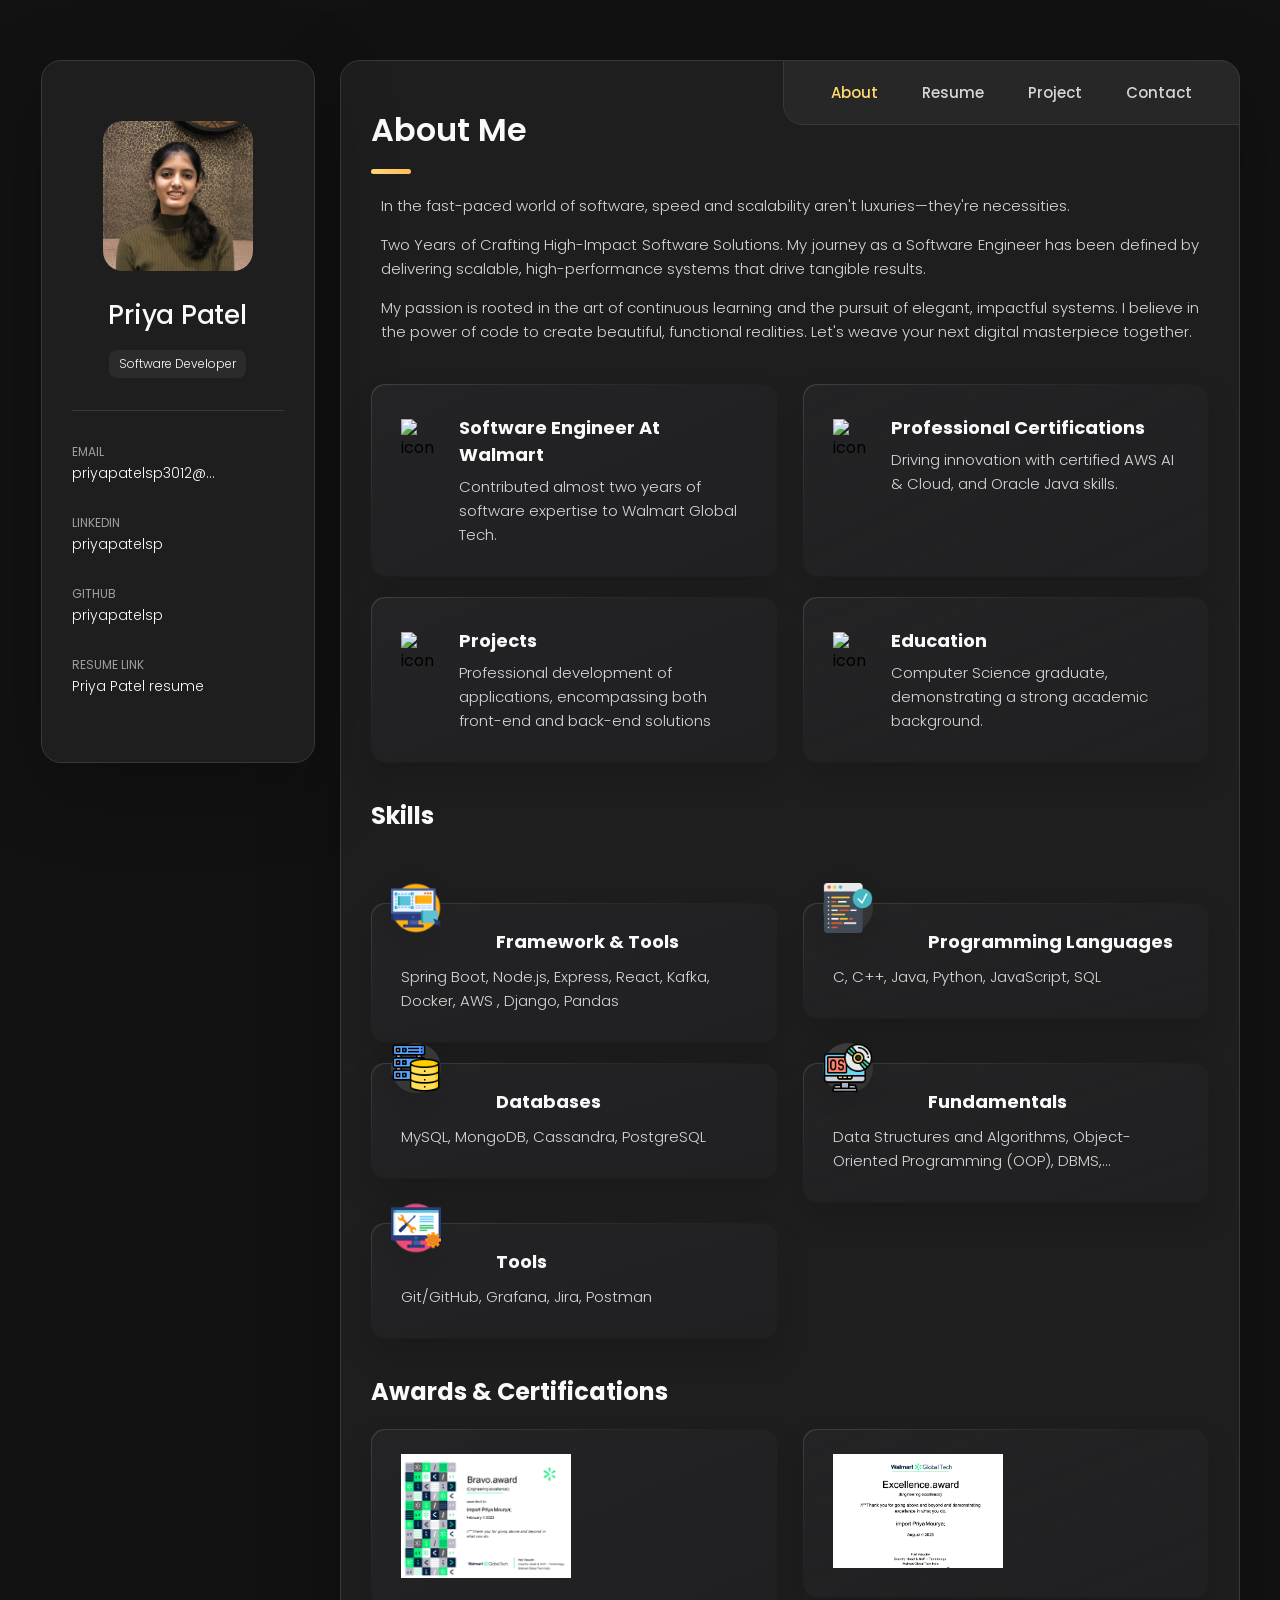
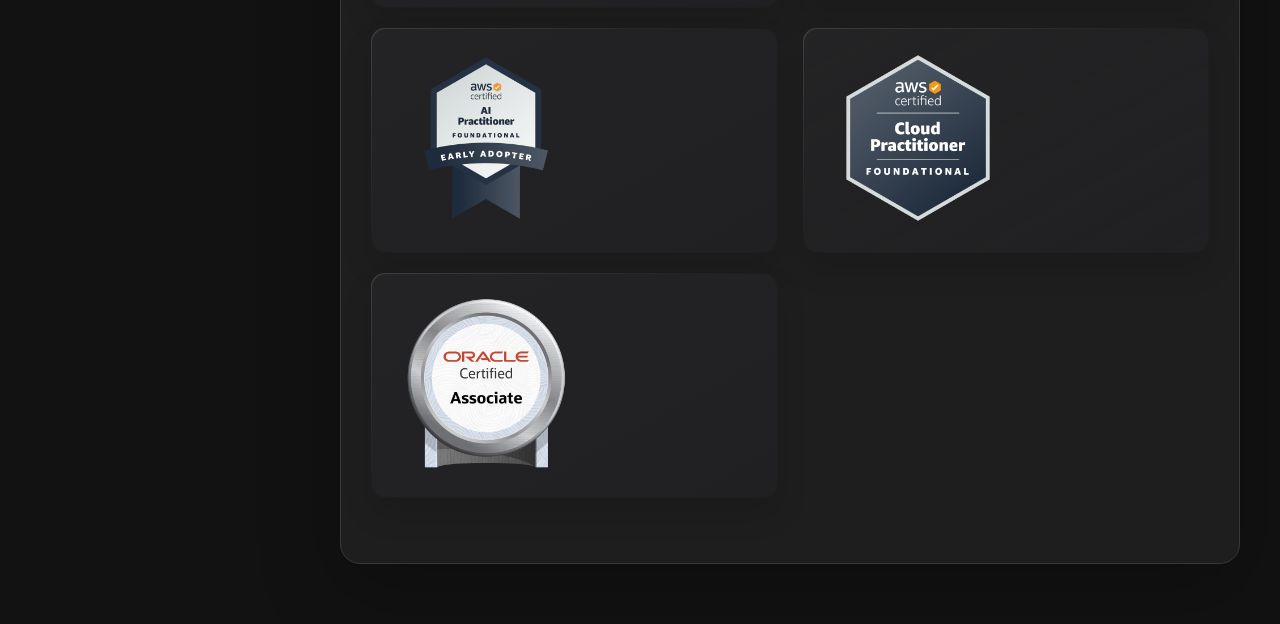
==== index.html @ 33c4750d "Portfolio website" ====
<!DOCTYPE html>
<html lang="en">
<head>
    <meta charset="UTF-8">
    <meta name="viewport" content="width=device-width, initial-scale=1.0">
    <title>Priya Patel Portfolio</title>
    <link rel="stylesheet" href="css/style.css">
    <link rel="shortcut icon" href="/image/icon.png" type="image/x-icon">
    <meta name="viewport" content="width=device-width, initial-scale=1">

</head>
<body>
    <main>
        <aside class="sidebar " data-sidebar>
            <div class="sidebar-info">
                <figure class="avatar-box">
                    <img src="image/image.jpeg" alt="avatar" width="80" style="border-radius: 20px;">
                </figure>

                <div class="info-content">
                    <h1 class="name" title="Priya Patel">Priya Patel</h1>
                    <p class="title">Software Developer</p>
                </div>

                <button class="info-more-btn" data-sidebar-btn>
                    <span>Show Contacts</span>
                    <ion-icon name="chevron-down"></ion-icon>
                </button>
            </div>

            <div class="sidebar-info-more">
                <div class="separator"></div>

                <ul class="contacts-list">
                    <li class="contact-item">
                    
                        <div class="contact-info">
                            <p class="contact-title">Email</p>
                            <a href="mailto:priyapatelsp3012@gmail.com" class="contact-link">priyapatelsp3012@gmail.com</a>
                        </div>
                    </li>

                    <li class="contact-item">

                        <div class="contact-info">
                            <p class="contact-title">LinkedIn</p>

                            <a href="https://www.linkedin.com/in/priyapatelsp/" class="contact-link">priyapatelsp</a>
                        </div>
                    </li>

                    <li class="contact-item">
                     
                        <div class="contact-info">
                            <p class="contact-title">Github</p>

                            <a href="https://github.com/priyapatelsp/" class="contact-link">priyapatelsp </a>
                        </div>
                    </li>

                    <li class="contact-item">
                      
                        <div class="contact-info">
                            <p class="contact-title">Resume Link</p>

                            <a href="https://drive.google.com/file/d/1hAp4SUfyZWUTYb0o1xFNYvv4mh8D2LaN/view?usp=sharing" class="contact-link">Priya Patel resume</a>
                        </div>
                    </li>
                </ul>

                <div class="separator"></div>

                <ul class="social-list">
                    <li class="social-item"><a href="#" class="social-link"><ion-icon name="logo-facebook"></ion-icon></a></li>
                    <li class="social-item"><a href="#" class="social-link"><ion-icon name="logo-twitter"></ion-icon></a></li>
                    <li class="social-item"><a href="#" class="social-link"><ion-icon name="logo-instagram"></ion-icon></a></li>
                </ul>
            </div>
        </aside>

        <div class="main-content">
            <nav class="navbar">
                <ul class="navbar-list">
                    <li class="navbar-item"><button class="navbar-link active" data-nav-link>About</button></li>
                    <li class="navbar-item"><button class="navbar-link" data-nav-link>Resume</button></li>
                    <li class="navbar-item"><button class="navbar-link" data-nav-link>Project</button></li>
                    <li class="navbar-item"><button class="navbar-link" data-nav-link>Contact</button></li>
                </ul>
            </nav>

            <article class="about active" data-page="about">
                <header>
                    <h2 class="h2 article-title">About me</h2>
                </header>

                <section class="about-text">
                    <p>In the fast-paced world of software, speed and scalability aren't luxuries—they're necessities.</p>
                    <p>Two Years of Crafting High-Impact Software Solutions. My journey as a Software Engineer has been defined by delivering scalable, high-performance systems that drive tangible results.</p>
                    <p>My passion is rooted in the art of continuous learning and the pursuit of elegant, impactful systems. I believe in the power of code to create beautiful, functional realities. Let's weave your next digital masterpiece together.</p>
                </section>

                <section class="service">
                    <h3 class="h3 service-title"></h3>

                    <ul class="service-list">
                        <li class="service-item">
                            <div class="service-icon-box">
                                <img src="https://i.postimg.cc/4389jZkP/icon-design.png" alt="icon" width="40">
                            </div>

                            <div class="service-content-box">
             
                                <h4 class="h4 service-item-title ">Software Engineer at Walmart</h4>
                                <p class="service-item-text">Contributed almost two years of software expertise to Walmart Global Tech.</p>
                            </div>
                        </li>

                        <li class="service-item">
                            <div class="service-icon-box">
                                <img src="https://i.postimg.cc/ZqgqrqzG/icon-dev.png" alt="icon" width="40">
                            </div>

                            <div class="service-content-box" id="clickableEduDiv">
                                <h4 class="h4 service-item-title">Professional Certifications</h4>
                                <p class="service-item-text">Driving innovation with certified AWS AI & Cloud, and Oracle Java skills.</p>
                            </div>
                        </li>

                        <li class="service-item">
                            <div class="service-icon-box">
                                <img src="https://i.postimg.cc/ZqgqrqzG/icon-dev.png" alt="icon" width="40">
                            </div>

                            <div class="service-content-box">
                                <h4 class="h4 service-item-title">Projects</h4>
                                <p class="service-item-text">Professional development of applications, encompassing both front-end and back-end solutions</p>
                            </div>
                        </li>

                        <li class="service-item">
                            <div class="service-icon-box">
                                <img src="https://i.postimg.cc/4389jZkP/icon-design.png" alt="icon" width="40">
                            </div>

                            <div class="service-content-box">
                                <h4 class="h4 service-item-title">Education</h4>
                                <p class="service-item-text">Computer Science graduate, demonstrating a strong academic background.</p>
                            </div>
                        </li>
                    </ul>
                </section>

                <section class="service">
                    <h3 class="h3 service-title">Skills</h3>
                    <br>
                    <br>

                    <ul class="service-list has-scrollbar">
                        <li class="testimonials-item">
                            <div class="content-card" data-testimonials-item>
                                <figure class="testimonials-avatar-box">
                                    <img src="image/ux.png" alt="avatar" data-testimonials-avatar width="40">
                                </figure>

                                <h4 class="h4 testimonials-item-title" data-testimonials-title>framework & tools</h4>

                                <div class="testimonials-text" data-testimonials-text>
                                    <p>Spring Boot,  Node.js,  Express,  React,  Kafka,  Docker,  AWS , Django,  Pandas
                                    </p>
                                </div>
                            </div>
                        </li>

                        <li class="testimonials-item">
                            <div class="content-card" data-testimonials-item>
                                <figure class="testimonials-avatar-box">
                                    <img src="image/code.png" alt="avatar" data-testimonials-avatar width="40">
                                </figure>

                                <h4 class="h4 testimonials-item-title" data-testimonials-title>Programming languages</h4>

                                <div class="testimonials-text" data-testimonials-text>
                                    <p>C, C++, Java, Python, JavaScript, SQL
                                    </p>
                                </div>
                            </div>
                        </li>

                        <li class="testimonials-item">
                            <div class="content-card" data-testimonials-item>
                                <figure class="testimonials-avatar-box">
                                    <img src="image/db.png" alt="avatar" data-testimonials-avatar width="40">
                                </figure>

                                <h4 class="h4 testimonials-item-title" data-testimonials-title>Databases</h4>

                                <div class="testimonials-text" data-testimonials-text>
                                    <p>MySQL, MongoDB, Cassandra, PostgreSQL</p>
                                </div>
                            </div>
                        </li>
                        
                        <li class="testimonials-item">
                            <div class="content-card" data-testimonials-item>
                                <figure class="testimonials-avatar-box">
                                    <img src="image/os.png" alt="avatar" data-testimonials-avatar width="40">
                                </figure>

                                <h4 class="h4 testimonials-item-title" data-testimonials-title>Fundamentals</h4>

                                <div class="testimonials-text" data-testimonials-text>
                                    <p>Data Structures and Algorithms, Object-Oriented Programming (OOP), DBMS, Operating Systems
                                    </p>
                                </div>
                            </div>
                        </li>
                        <li class="testimonials-item">
                          <div class="content-card" data-testimonials-item>
                              <figure class="testimonials-avatar-box">
                                  <img src="image/tool.png" alt="avatar" data-testimonials-avatar width="40">
                              </figure>

                              <h4 class="h4 testimonials-item-title" data-testimonials-title>Tools</h4>

                              <div class="testimonials-text" data-testimonials-text>
                                  <p>Git/GitHub, Grafana, Jira, Postman
                                  </p>
                              </div>
                          </div>
                      </li>
                    </ul>
                </section>

                <div class="modal-container " data-modal-container>
                    <div class="overlay " data-overlay></div>

                    <section class="testimonials-modal">
                        <button class="modal-close-btn" data-modal-close-btn><ion-icon name="close-outline"></ion-icon></button>

                        <div class="modal-img-wrapper">
                            <figure class="modal-avatar-box">
                                <img src="https://i.postimg.cc/zGDHfn3G/avatar-1.png" alt="Skills" width="80" data-modal-img>
                            </figure>

                        </div>

                        <div class="modal-content">
                            <h4 class="h3 modal-title" data-modal-title>Skills</h4>
                            <time datetime="2023-06-14"></time>

                            <div class="modal-text" data-modal-text>
                                <p></p>
                            </div>
                        </div>
                    </section>
                </div>

                <section class="service">
                    <h3 class="h3 service-title">Awards & Certifications</h3>

                    <ul class="service-list has-scrollbar">
                      
                      <li class="testimonials-item">
                        <div class="content-card" data-testimonials-item>
                           <a href="https://www.linkedin.com/posts/priyapatelsp_gratitude-professionalgrowth-teamwork-activity-7105407670991388674--nRl?utm_source=share&utm_medium=member_desktop&rcm=ACoAACxmhgkB9hb9RKLQEv_h6ojZzc5lQ-Zhq_Q">
                            <img src="image/bravo_walmart.png" alt="logo"  width="170" >
                           </a>
                            
                        </div>
                    </li>
                    <li class="testimonials-item">
                      <div class="content-card" data-testimonials-item>
                         
                        <a href="https://www.linkedin.com/posts/priyapatelsp_gratitude-professionalgrowth-teamwork-activity-7105407670991388674--nRl?utm_source=share&utm_medium=member_desktop&rcm=ACoAACxmhgkB9hb9RKLQEv_h6ojZzc5lQ-Zhq_Q">
                          <img src="image/excel_walmart.png" alt="logo"  width="170" >
                         </a>
                      </div>
                  </li>
                  <li class="testimonials-item">
                    <div class="content-card" data-testimonials-item>
                       <a href="https://www.credly.com/badges/8bb8994f-945d-4ba9-b0ff-601909430669/public_url">
                        <img src="image/aws_ai_practioner.png" alt="logo"  width="170" >
                       </a>
                        
                    </div>
                </li>
                <li class="testimonials-item">
                  <div class="content-card" data-testimonials-item>
                     <a href="https://www.credly.com/badges/d0e533ee-8dde-4ddf-a192-f0ba54af0964">
                      <img src="image/aws_cp.png" alt="logo"  width="170" >
                     </a>
                     
                  </div>
              </li>
              <li class="testimonials-item">
                <div class="content-card" data-testimonials-item>
                   <a href="https://catalog-education.oracle.com/ords/certview/sharebadge?id=77D0A551A8E5356044DDA2527FDC878E5A76B186795D026582E99F857F08E141">
                    <img src="image/java.webp" alt="logo"  width="170" >
                   </a>
                    
                </div>
            </li>


                       
                    </li>
                  </ul>

                   
                </section>

            </article>
            
            <article class="resume " data-page="resume" id="section2">
                <header>
                    <h2 class="h2 article-title">Resume</h2>
                </header>    
                <section class="timeline">
                  <div class="title-wrapper">
                     <img src="image/wlmrt.png" alt="quote icon"  width="40">

                      <h3 class="h3">Experience</h3>
                  </div>

                  <ol class="timeline-list">
                    <h4 class="h4 timeline-item-title">Software Engineer II </h4>
                    <span>Walmart Global technology</span>
                    <span>2022 - 2024</span>
                    <br>
                 
                      <li class="timeline-item">
                          
                          
                          <p class="timeline-text"> <span>🚀 Engineered Scalable, High-Performance Microservices</span> Driving impactful solutions at Walmart using Java, Python, Kafka, and Spring Boot.</p>
                      </li>

                      <li class="timeline-item">
                          <p class="timeline-text"> <span>💡 Passionate about Innovation</span>I create and develop visual concepts that align with the project's goals and objectives, supervising the design process and managing timelines and budgets for design projects.</p>
                      </li>

                      <li class="timeline-item">
                          <p class="timeline-text"><span>💻 Proficient in Agile Development</span> Collaborating effectively within Agile teams to deliver customer-centric solutions.</p>
                      </li>
                      <li class="timeline-item">
                        <p class="timeline-text"><span>📚 Committed to Continuous Learning </span>Staying ahead of the curve with a dedication to ongoing professional development.</p>
                    </li>
                    <li class="timeline-item">
                      <p class="timeline-text"><span>💻 Proficient in Agile Development</span> Collaborating effectively within Agile teams to deliver customer-centric solutions.</p>
                  </li>
                  <li class="timeline-item">
                    <p class="timeline-text"><span>🤝 Ready to Build the Future </span> Seeking opportunities to collaborate and create cutting-edge technology.</p>
                </li>
                  </ol>
              </section>

                <section class="timeline">
                    <div class="title-wrapper">
                        <img src="image/cup.png" alt="quote icon"  width="40">

                        <h3 class="h3">Education</h3>
                    </div>

                    <ol class="timeline-list">
                        <li class="timeline-item">
                            <h4 class="h4 timeline-item-title">Jabalpur Engineer College </h4>
                            <span>Bachelors of  Technology ( Computer Science )    </span>
                            <span>2018 - 2022</span>
                            <p class="timeline-text">Relevant Coursework : Object Oriented Programming, Data Structure & Algorithms, Operating Systems, DBMS, Computer Networks</p>
                        </li>

                    </ol>
                </section>
                <section class="timeline">
                  <div class="title-wrapper">
                      <img src="image/resume.png" alt="quote icon"  width="40">

                      <h3 class="h3">Resume</h3>
                  </div>

                  <ol class="timeline-list">
                      <li class="timeline-item">
                          <h4 class="h4 timeline-item-title">Resume Link  </h4>
                         
                          <p class="timeline-text"><a href="https://docs.google.com/document/d/1uYvbDYnDYsv6P89StpIfM4Od8-MVJ8t5-s_7z6Hlze4/edit?usp=sharing">Priya Patel Resume </a></p>
                      </li>

                  </ol>
              </section>

          
            </article>

            <article class="portfolio " data-page="">
                <header>
                    <h2 class="h2 article-title">Portfolio</h2>
                </header>

                <section class="projects">
                    <ul class="filter-list">
                        <li class="filter-item"><button class="active" data-filter-btn>All</button></li>
                        <li class="filter-item"><button data-filter-btn>Web Design</button></li>
                        <li class="filter-item"><button data-filter-btn>Applications</button></li>
                        <li class="filter-item"><button data-filter-btn>Web Development</button></li>
                    </ul>

                    <div class="filter-select-box">
                        <button class="filter-select " data-select>
                            <div class="select-value" data-select-value>Select Category</div>

                            <div class="select-icon">
                                <ion-icon name="chevron-down"></ion-icon>
                            </div>
                        </button>

                        <ul class="select-list">
                            <li class="select-item"><button data-select-item>All</button></li>
                            <li class="select-item"><button data-select-item>Web Design</button></li>
                            <li class="select-item"><button data-select-item>Applications</button></li>
                            <li class="select-item"><button data-select-item>Web Development</button></li>
                        </ul>
                    </div>

                    <ul class="project-list">
                        <li class="project-item active" data-filter-item data-category="web development">
                            <a href="#">
                                <figure class="project-img">
                                    <div class="project-item-icon-box">
                                        <ion-icon name="eye-outline"></ion-icon>
                                    </div>

                                    <img src="https://i.postimg.cc/qRHpHMyd/project-1.jpg" alt="finance" loading="lazy">
                                </figure>

                                <h3 class="project-title">Finance</h3>
                                <p class="project-category">Web Development</p>
                            </a>
                        </li>

                        <li class="project-item active" data-filter-item data-category="web development">
                            <a href="#">
                                <figure class="project-img">
                                    <div class="project-item-icon-box">
                                        <ion-icon name="eye-outline"></ion-icon>
                                    </div>

                                    <img src="https://i.postimg.cc/bNrcM2Wt/project-2.png" alt="orizon" loading="lazy">
                                </figure>

                                <h3 class="project-title">Orizon</h3>
                                <p class="project-category">Web Development</p>
                            </a>
                        </li>

                        <li class="project-item active" data-filter-item data-category="web design">
                            <a href="#">
                                <figure class="project-img">
                                    <div class="project-item-icon-box">
                                        <ion-icon name="eye-outline"></ion-icon>
                                    </div>

                                    <img src="https://i.postimg.cc/jSJVqYsq/project-3.jpg" alt="fundo" loading="lazy">
                                </figure>

                                <h3 class="project-title">Fundo</h3>
                                <p class="project-category">Web Design</p>
                            </a>
                        </li>

                        <li class="project-item active" data-filter-item data-category="applications">
                            <a href="#">
                                <figure class="project-img">
                                    <div class="project-item-icon-box">
                                        <ion-icon name="eye-outline"></ion-icon>
                                    </div>

                                    <img src="https://i.postimg.cc/dtpXxNGb/project-4.png" alt="brawlhalla" loading="lazy">
                                </figure>

                                <h3 class="project-title">Brawlhalla</h3>
                                <p class="project-category">Applications</p>
                            </a>
                        </li>

                        <li class="project-item active" data-filter-item data-category="web design">
                            <a href="#">
                                <figure class="project-img">
                                    <div class="project-item-icon-box">
                                        <ion-icon name="eye-outline"></ion-icon>
                                    </div>

                                    <img src="https://i.postimg.cc/43T0JKLw/project-5.png" alt="dsm." loading="lazy">
                                </figure>

                                <h3 class="project-title">DSM.</h3>
                                <p class="project-category">Web Design</p>
                            </a>
                        </li>

                        <li class="project-item active" data-filter-item data-category="web design">
                            <a href="#">
                                <figure class="project-img">
                                    <div class="project-item-icon-box">
                                        <ion-icon name="eye-outline"></ion-icon>
                                    </div>

                                    <img src="https://i.postimg.cc/qR1DX1kZ/project-6.png" alt="metaspark" loading="lazy">
                                </figure>

                                <h3 class="project-title">Metaspark</h3>
                                <p class="project-category">Web Design</p>
                            </a>
                        </li>

                        <li class="project-item active" data-filter-item data-category="web development">
                            <a href="#">
                                <figure class="project-img">
                                    <div class="project-item-icon-box">
                                        <ion-icon name="eye-outline"></ion-icon>
                                    </div>

                                    <img src="https://i.postimg.cc/Kj4q9tjc/project-7.png" alt="summary" loading="lazy">
                                </figure>

                                <h3 class="project-title">Summary</h3>
                                <p class="project-category">Web Development</p>
                            </a>
                        </li>

                        <li class="project-item active" data-filter-item data-category="applications">
                            <a href="#">
                                <figure class="project-img">
                                    <div class="project-item-icon-box">
                                        <ion-icon name="eye-outline"></ion-icon>
                                    </div>

                                    <img src="https://i.postimg.cc/rw2j4B1w/project-8.jpg" alt="task manager" loading="lazy">
                                </figure>

                                <h3 class="project-title">Task Manager</h3>
                                <p class="project-category">Applications</p>
                            </a>
                        </li>

                        <li class="project-item active" data-filter-item data-category="web development">
                            <a href="#">
                                <figure class="project-img">
                                    <div class="project-item-icon-box">
                                        <ion-icon name="eye-outline"></ion-icon>
                                    </div>

                                    <img src="https://i.postimg.cc/7LxNsSQv/project-9.png" alt="arrival" loading="lazy">
                                </figure>

                                <h3 class="project-title">Arrival</h3>
                                <p class="project-category">Web Development</p>
                            </a>
                        </li>
                    </ul>
                </section>
            </article>

            <article class="blog " data-page="project">
                <header>
                    <h2 class="h2 article-title">Projects</h2>
                </header>

                <section class="blog-posts">
                    <ul class="blog-posts-list">
                        <li class="blog-post-item">
                            <a href="#">
                                    <figure class="blog-banner-box">
                                        <img src="image/careerBuddy.png" alt="Career Buddy" loading="lazy">
                                    </figure>

                                <div class="blog-content">
                                   
                                    <h3 class="h3 blog-item-title"><a href="https://github.com/priyapatelsp/Career_Buddy"> Carrer Buddy 🔗</a></h3>
                                    <p class="blog-text">
                                      <b>🪄 Email Generation Magic :</b> Instantly create tailored cold emails.<br>
                                      <b>🎯 Skill Match Sniper :</b> Match your skills to job requirements.🥇<br>
                                      <b>📖 Know Your Strength : </b> Discover your resume’s hidden gems<br>
                                      <b>❓FAQ :</b> Prepare for common interview questions.🧠<br></p>
                                </div>
                            </a>
                        </li>

                        <li class="blog-post-item">
                            <a href="#">
                                <figure class="blog-banner-box">
                                    <img src="image/linkedInCaurausel.png" alt="linkedInCarausel" loading="lazy">
                                </figure>


                                <div class="blog-content">
                                    

                                    <h3 class="h3 blog-item-title"><a href="https://github.com/priyapatelsp/LinkedIn-Carousel-Generator">LinkedIn Carousel Generator🔗</a></h3>
                                    <p class="blog-text">
                                      <br> <b> ✍️ Content Input :</b> Easily add text &  images for up to 10 swipeable slides.
                                      <br>  <b>📄 Content Input :</b> Generate a polished, swipable PDF.
                                      <br>  <b>🔗 Interactive Links :</b> Add clickable links within slides.
                                    </p>
                                </div>
                            </a>
                        </li>

                        <li class="blog-post-item">
                            <a href="#">
                                <figure class="blog-banner-box">
                                    <img src="image/traceroute.png" alt="Traceroute" loading="lazy">
                                </figure>

                                <div class="blog-content">
                                    
                                    <h3 class="h3 blog-item-title"><a href="https://github.com/priyapatelsp/Traceroute">Traceroute 🔗</a></h3>
                                    <p class="blog-text"> 

                                      <br><b>🗺️ Route Tracing :</b> Send packets to map the network path to a destination.
                                      <br><b>📍 Hop Identification :</b> Display the IP addresses and hostnames of routers encountered along the route.
                                        <br><b>⏱️ Latency Measurement :</b> Measure and display the Round-Trip Time (RTT) for each hop.</p>
                                </div>
                            </a>
                        </li>

                        <li class="blog-post-item">
                            <a href="#">
                                <figure class="blog-banner-box">
                                    <img src="image/bot.png" alt="Bot " loading="lazy">
                                </figure>

                                <div class="blog-content">
                                   
                                    <h3 class="h3 blog-item-title"><a href="https://github.com/priyapatelsp/Discord_bot">Discord Bot Creation 🔗</a></h3>
                                    <p class="blog-text">
                                      <b>🎮 Command Control :</b> Add user-triggered commands.
                                      <br><b>💬 User Response :</b> Design interactive replies.
                                      <br><b>⚙️ Task Automation :</b> Automate welcome messages, etc.
                                    </p>
                                </div>
                            </a>
                        </li>

                        <li class="blog-post-item">
                            <a href="#">
                                <figure class="blog-banner-box">
                                    <img src="image/url.png" alt="url shortner" loading="lazy">
                                </figure>

                                <div class="blog-content">
                                   
                                    <h3 class="h3 blog-item-title"><a href="https://github.com/priyapatelsp/URL_Shortener">URL shortner 🔗</a></h3>
                                    <p class="blog-text"> 
                                      <b>🔗Shorten URLs :</b>  Generate unique, short links. <br>
                                      <b>🤏Redirect Links :</b> Send short URLs to originals.<br>
                               <b>🛠️API :</b> Create shortening/redirection endpoints.</p>
                                </div>
                            </a>
                        </li>

                        <li class="blog-post-item">
                            <a href="#">
                                <figure class="blog-banner-box">
                                    <img src="image/reddis.png" alt="Reddis server" loading="lazy">
                                </figure>

                                <div class="blog-content">
                                    
                                    <h3 class="h3 blog-item-title"><a href="https://github.com/priyapatelsp/Redis_Server">Reddis Server 🔗</a> </h3>
                                    <p class="blog-text">
                                      <b>🧠 In-Memory Store :</b> Build a key-value data store. <br>
                                      <b>⌨️ Core Commands :</b> Implement `SET`, `GET`, `DEL` etc. <br>
                                      <b> 📡 Network Connect : </b> Enable client-server via TCP.
                                    </p>
                                </div>
                            </a>
                        </li>
                    </ul>
                </section>
            </article>

            <article class="contact " data-page="contact">
                <header>
                    <h2 class="h2 article-title">Contact</h2>
                </header>
                <section class="contact-form">
                    <h3 class="h3 form-title">Let's Connect</h3>
                    <div style="display: flex;">
                      <a href="https://github.com/priyapatelsp"><img src="image/github.png" width="100" style="padding: 2ch;"></a>
                      <a href="https://www.linkedin.com/in/priyapatelsp"><img src="image/linkedin.png" width="100" radius="50%" style="padding: 2ch;"></a>
                      <a href="mailto:priyapatelsp3012@gmail.com"><img src="image/mail.png" width="100" radius="50%" style="padding: 2ch;"></a>
                    </div>
                   
                </section>
            </article>
        </div>
    </main>

    <script src="js/script.js"></script>

    <script type="module" src="https://unpkg.com/ionicons@7.1.0/dist/ionicons/ionicons.esm.js"></script>
    <script nomodule src="https://unpkg.com/ionicons@7.1.0/dist/ionicons/ionicons.js"></script>
</body>
</html>
---- css/style.css ----
@import url('https://fonts.googleapis.com/css2?family=Poppins:ital,wght@0,100;0,200;0,300;0,400;0,500;0,600;0,700;0,800;0,900;1,100;1,200;1,300;1,400;1,500;1,600;1,700;1,800;1,900&display=swap');

:root {
    --bg-gradient-onyx: linear-gradient(to bottom right, hsl(240, 1%, 25%) 3%, hsl(0, 0%, 19%) 97%);
    --bg-gradient-jet: linear-gradient(to bottom right, hsla(240, 1%, 18%, .251) 3%, hsla(240, 2%, 11%, 0) 100%), hsl(240, 2%, 13%);
    --bg-gradient-yellow1: linear-gradient(to bottom right, hsl(45, 100%, 71%) 0%, hsla(36, 100%, 69%, 0) 50%);
    --bg-gradient-yellow2: linear-gradient(135deg, hsla(45, 100%, 71%, .251) 0%, hsla(35, 100%, 68%, 0) 59.86%), hsl(240, 2%, 13%);
    --border-gradient-onyx: linear-gradient(to bottom right, hsl(0, 0%, 25%) 0%, hsla(0, 0%, 25%, 0) 50%);
    --text-gradient-yellow: linear-gradient(to right, hsl(45, 100%, 72%), hsl(35, 100%, 68%));

    --jet: hsl(0, 0%, 22%);
    --onyx: hsl(240, 1%, 17%);
    --eerie-black1: hsl(240, 2%, 13%);
    --eerie-black2: hsl(240, 2%, 12%);
    --smoky-black: hsl(0, 0%, 7%);
    --white1: hsl(0, 0%, 100%);
    --white2: hsl(0, 0%, 98%);
    --orange-yellow-crayola: hsl(45, 100%, 72%);
    --vegas-gold: hsl(45, 54%, 58%);
    --light-gray: hsl(0, 0%, 84%);
    --light-gray70: hsla(0, 0%, 84%, .7);
    --bittersweet-shimmer: hsl(0, 43%, 51%);

    --ff-poppins: 'Poppins', sans-serif;

    --fs1: 24px;
    --fs2: 18px;
    --fs3: 17px;
    --fs4: 16px;
    --fs5: 15px;
    --fs6: 14px;
    --fs7: 13px;
    --fs8: 12px;

    --fw300: 300;
    --fw400: 400;
    --fw500: 500;
    --fw600: 600;

    --shadow1: -4px 8px 24px hsla(0, 0%, 0%, .25);
    --shadow2: 0px 16px 30px hsla(0, 0%, 0%, .25);
    --shadow3: 0px 16px 40px hsla(0, 0%, 0%, .25);
    --shadow4: 0px 25px 50px hsla(0, 0%, 0%, .15);
    --shadow5: 0px 24px 80px hsla(0, 0%, 0%, .25);

    --transition1: .25s ease;
    --transition2: .5s ease-in-out;
}

*, *::before, *::after {
    margin: 0;
    padding: 0;
    box-sizing: border-box;
}

a {text-decoration: none; }

li {list-style: none; }

img, ion-icon, a, button, time, span { display: block; }

button {
    font: inherit;
    background: none;
    border: none;
    text-align: left;
    cursor: pointer;
}

input, textarea {
    display: block;
    width: 100%;
    background: none;
    font: inherit;
}

::selection {
    background: var(--orange-yellow-crayola);
    color: var(--smoky-black);
}

:focus { outline-color: var(--orange-yellow-crayola); }

html { font-family: var(--ff-poppins); }

body { background: var(--smoky-black); }

main {
    margin: 15px 12px;
    margin-bottom: 75px;
    min-width: 259px;
}

.sidebar, article {
    background: var(--eerie-black2);
    border: 1px solid var(--jet);
    border-radius: 20px;
    box-shadow: var(--shadow1);
    z-index: 1;
    padding: 15px;
}

    .sidebar.active { max-height: 405px; }

.separator {
    width: 100%;
    height: 1px;
    background: var(--jet);
    margin: 16px 0;
}

.icon-box {
    position: relative;
    background: var(--border-gradient-onyx);
    width: 30px;
    height: 30px;
    border-radius: 8px;
    display: flex;
    justify-content: center;
    align-items: center;
    font-size: 16px;
    color: var(--orange-yellow-crayola);
    box-shadow: var(--shadow1);
    z-index: 1;
}

    .icon-box::before {
        content: '';
        position: absolute;
        inset: 1px;
        background: var(--eerie-black1);
        border-radius: inherit;
        z-index: -1;
    }

    .icon-box ion-icon { --ionicon-stroke-width: 35px; }

article { display: none; }

    article.active { 
        display: block;
        animation: fade .5s ease backwards;
    }

        @keyframes fade {
            0% { opacity: 0; }
            100% { opacity: 1; }
        }

.h2, .h3, .h4, .h5 { 
    color: var(--white2);
    text-transform: capitalize;
}

    .h2 { font-size: var(--fs1); }
    .h3 { font-size: var(--fs2); }
    .h4 { font-size: var(--fs4); }
    .h5 { 
        font-size: var(--fs7);
        font-weight: var(--fw500); 
    }

.article-title {
    position: relative;
    padding-bottom: 7px;
}

    .article-title::after {
        content: '';
        position: absolute;
        bottom: 0;
        left: 0;
        width: 30px;
        height: 3px;
        background: var(--text-gradient-yellow);
        border-radius: 3px;
    }

.has-scrollbar::-webkit-scrollbar {
    width: 5px;
    height: 5px;
}

.has-scrollbar::-webkit-scrollbar-track {
    background: var(--onyx);
    border-radius: 5px;
}

.has-scrollbar::-webkit-scrollbar-thumb {
    background: var(--orange-yellow-crayola);
    border-radius: 5px;
}

.has-scrollbar::-webkit-scrollbar-button { width: 20px; }

.content-card {
    position: relative;
    background: var(--border-gradient-onyx);
    padding: 15px;
    padding-top: 45px;
    border-radius: 14px;
    box-shadow: var(--shadow2);
    cursor: pointer;
    z-index: 1;
}

    .content-card::before {
        content: '';
        position: absolute;
        inset: 1px;
        background: var(--bg-gradient-jet);
        border-radius: inherit;
        z-index: -1;
    }

/*ASIDE - SIDEBAR*/

.sidebar {
    margin-bottom: 15px;
    max-height: 112px;
    overflow: hidden;
    padding: 15px;
    transition: var(--transition2);
}

.sidebar-info {
    position: relative;
    display: flex;
    justify-content: flex-start;
    align-items: center;
    gap: 15px;
}



.avatar-box {
    background: var(--bg-gradient-onyx);
    border-radius: 20px;
}

.info-content .name {
    color: var(--white2);
    font-size: var(--fs3);
    font-weight: var(--fw500);
    letter-spacing: -0.25px;
    margin-bottom: 10px;
}

.info-content .title {
    color: var(--white1);
    background: var(--onyx);
    font-size: var(--fs8);
    font-weight: var(--fw300);
    width: max-content;
    padding: 3px 12px;
    border-radius: 8px;
}

.info-more-btn {
    position: absolute;
    top: -15px;
    right: -15px;
    border-radius: 0 15px;
    font-size: 13px;
    color: var(--orange-yellow-crayola);
    background: var(--border-gradient-onyx);
    padding: 10px;
    box-shadow: var(--shadow2);
    transition: var(--transition1);
    z-index: 1;
}

    .info-more-btn::before {
        content: '';
        position: absolute;
        inset: 1px;
        border-radius: inherit;
        background: var(--bg-gradient-jet);
        transition: var(--transition1);
        z-index: -1;
    }

        .info-more-btn:hover, .info-more-btn:focus { background: var(--bg-gradient-yellow1); }
        .info-more-btn:hover::before, .info-more-btn:focus::before { background: var(--bg-gradient-yellow2); }

    .info-more-btn span { display: none; }

.sidebar-info-more {
    opacity: 0;
    visibility: hidden;
    transition: var(--transition2);
}

    .sidebar.active .sidebar-info-more {
        opacity: 1;
        visibility: visible;
    }

.contacts-list {
    display: grid;
    grid-template-columns: 1fr;
    gap: 16px;
}

.contact-item {
    min-width: 100%;
    display: flex;
    align-items: center;
    gap: 16px;
}

.contact-info {
    max-width: calc(100% - 46px);
    width: calc(100% - 46px);
}

    .contact-info :is(.contact-link, time, address) {
        color: var(--white2);
        font-size: var(--fs7);
    }

    .contact-info address { font-style: normal; }

.contact-title {
    color: var(--light-gray70);
    font-size: var(--fs8);
    text-transform: uppercase;
    margin-bottom: 2px;
}

.social-list {
    display: flex;
    justify-content: flex-start;
    align-items: center;
    gap: 15px;
    padding-bottom: 4px;
    padding-left: 7px;
}

.social-item .social-link {
    color: var(--light-gray70);
    font-size: 18px;
}

    .social-item .social-link:hover { color: var(--light-gray); }

/*NAVBAR*/

.navbar {
    position: fixed;
    bottom: 0;
    left: 0;
    width: 100%;
    background: hsla(240, 1%, 17%, .75);
    backdrop-filter: blur(10px);
    border: 1px solid var(--jet);
    border-radius: 12px 12px 0 0;
    box-shadow: var(--shadow2);
    z-index: 5;
}

.navbar-list {
    display: flex;
    flex-wrap: wrap;
    justify-content: center;
    align-items: center;
    padding: 0 10px;
}

.navbar-link {
    color: var(--light-gray);
    font-size: var(--fs8);
    padding: 20px 7px;
    transition: color var(--transition1);
}

    .navbar-link:hover, .navbar-link:focus { color: var(--light-gray70); }
    .navbar-link.active { color: var(--orange-yellow-crayola); }

/*ABOUT*/

.about .article-title { 
    margin-bottom: 15px;
    margin-top: 15px;
}

.about-text {
    color: var(--light-gray);
    font-size: var(--fs6);
    font-weight: var(--fw300);
    line-height: 1.6;
}

    .about-text p { 
        margin-bottom: 15px;
        text-align: justify;
        padding-left: 10px;
        padding-right: 10px;
     }

.service { margin-bottom: 35px; }

.service-title { margin-bottom: 20px; }

.service-list {
    display: grid;
    grid-template-columns: 1fr;
    gap: 20px;
}

.service-item {
    position: relative;
    background: var(--border-gradient-onyx);
    padding: 20px;
    border-radius: 14px;
    box-shadow: var(--shadow2);
    z-index: 1;
}

    .service-item::before {
        content: '';
        position: absolute;
        inset: 1px;
        background: var(--bg-gradient-jet);
        border-radius: inherit;
        z-index: -1;
    }

.service-icon-box { margin-bottom: 10px; }
    .service-icon-box img { margin: auto; }

.service-content-box { text-align: center; }
.service-item-title { margin-bottom: 7px; }

.service-item-text {
    color: var(--light-gray);
    font-size: var(--fs6);
    font-weight: var(--fw300);
    line-height: 1.6;
}

/*TESTIMONIALS*/

.testimonials { margin-bottom: 30px; }
.testimonials-title { margin-bottom: 20px; }

.testimonials-list {
    display: flex;
    justify-content: flex-start;
    align-items: flex-start;
    gap: 15px;
    margin: 0 -15px;
    padding: 25px 15px;
    padding-bottom: 35px;
    overflow-x: auto;
    scroll-behavior: smooth;
    overscroll-behavior-inline: contain;
    scroll-snap-type: inline mandatory;
}

.testimonials-item {
    min-width: 100%;
    scroll-snap-align: center;
}

.testimonials-avatar-box {
    position: absolute;
    top: 0;
    left: 0;
    transform: translate(15px, -25px);
    background: var(--bg-gradient-onyx);
    border-radius: 14px;
    box-shadow: var(--shadow1);
}

.testimonials-text {
    color: var(--light-gray);
    font-size: var(--fs6);
    font-weight: var(--fw300);
    line-height: 1.6;
    display: -webkit-box;
    line-clamp: 4;
    -webkit-line-clamp: 4;
    -webkit-box-orient: vertical;
    overflow: hidden;
}

/*MODAL CONTAINER*/

.modal-container {
    position: fixed;
    top: 0;
    left: 0;
    width: 100%;
    height: 100%;
    display: flex;
    justify-content: center;
    align-items: center;
    overflow-y: auto;
    overscroll-behavior: contain;
    z-index: 20;
    pointer-events: none;
    visibility: hidden;
}

    .modal-container::-webkit-scrollbar { display: none; }

    .modal-container.active {
        pointer-events: all;
        visibility: visible;
    }

        .modal-container.active .testimonials-modal {
            transform: scale(1);
            opacity: 1;
        }

.overlay {
    position: fixed;
    top: 0;
    left: 0;
    width: 100%;
    height: 100vh;
    background: hsl(0, 0%, 5%);
    opacity: 0;
    visibility: hidden;
    pointer-events: none;
    z-index: 1;
    transition: var(--transition1);
}

    .overlay.active {
        opacity: .8;
        visibility: visible;
        pointer-events: all;
    }

.testimonials-modal {
    background: var(--eerie-black2);
    position: relative;
    padding: 15px;
    margin: 15px 12px;
    border: 1px solid var(--jet);
    border-radius: 14px;
    box-shadow: var(--shadow5);
    transform: scale(1.2);
    opacity: 0;
    transition: var(--transition1);
    z-index: 2;
}

.modal-close-btn {
    position: absolute;
    top: 15px;
    right: 15px;
    background: var(--onyx);
    border-radius: 8px;
    width: 32px;
    height: 32px;
    display: flex;
    justify-content: center;
    align-items: center;
    color: var(--white2);
    font-size: 18px;
    opacity: .7;
}

    .modal-close-btn:hover, .modal-close-btn:focus { opacity: 1; }
    .modal-close-btn ion-icon { --ionicon-stroke-width: 50px; }

.modal-avatar-box {
    background: var(--bg-gradient-onyx);
    width: max-content;
    border-radius: 14px;
    margin-bottom: 15px;
    box-shadow: var(--shadow2);
}

.modal-img-wrapper > img { display: none; }

.modal-title { margin-bottom: 4px; }

.modal-content time {
    font-size: var(--fs6);
    color: var(--light-gray70);
    font-weight: var(--fw500);
    margin-bottom: 10px;
}

.modal-content p {
    color: var(--light-gray);
    font-size: var(--fs6);
    font-weight: var(--fw300);
    line-height: 1.6;
}

/*CLIENTS*/

.clients { margin-bottom: 15px; }

.clients-list {
    display: flex;
    justify-content: flex-start;
    align-items: flex-start;
    gap: 15px;
    margin: 0 -15px;
    padding: 25px;
    padding-bottom: 25px;
    overflow-x: auto;
    scroll-behavior: smooth;
    overscroll-behavior-inline: contain;
    scroll-snap-type: inline mandatory;
    scroll-padding-inline: 25px;
}

.clients-item {
    min-width: 50%;
    scroll-snap-align: start;
}

    .clients-item img {
        width: 100%;
        
        transition: var(--transition1);
    }

        .clients-item img:hover { filter: grayscale(0);}

/*RESUME*/

.article-title { margin-bottom: 30px; }

.timeline { margin-bottom: 30px; }

    .timeline .title-wrapper {
        display: flex;
        align-items: center;
        gap: 15px;
        margin-bottom: 25px;
    }

.timeline-list {
    font-size: var(--fs6);
    margin-left: 45px;
}

    .timeline-list span {
        color: var(--vegas-gold);
        font-weight: var(--fw400);
        line-height: 1.6;
    }

.timeline-item { position: relative; }

    .timeline-item:not(:last-child) { margin-bottom: 20px; }
        .timeline-item:not(:last-child)::before {
            content: '';
            position: absolute;
            top: -25px;
            left: -30px;
            width: 1px;
            height: calc(100% + 50px);
            background: var(--jet);
        }

    .timeline-item::after {
        content: '';
        position: absolute;
        top: 5px;
        left: -33px;
        height: 6px;
        width: 6px;
        border-radius: 50%;
        background: var(--text-gradient-yellow);
        box-shadow: 0 0 0 4px var(--jet);
    }

.timeline-item-title {
    font-size: var(--fs6);
    line-height: 1.3;
    margin-bottom: 7px;
}

.timeline-text {
    color: var(--light-gray);
    font-weight: var(--fw300);
    line-height: 1.6;
    text-align: justify;
}

/*SKILLS*/

.skills-title { margin-bottom: 20px; }

.skills-list { padding: 20px; }

.skills-item:not(:last-child) {margin-bottom: 15px; }

.skill .title-wrapper {
    display: flex;
    align-items: center;
    gap: 5px;
    margin-bottom: 8px;
}

    .skill .title-wrapper data {
        color: var(--light-gray);
        font-size: var(--fs7);
        font-weight: var(--fw300);
    }

.skills-progress-bg {
    background: var(--jet);
    width: 100%;
    height: 8px;
    border-radius: 10px;
}

.skills-progress-fill {
    background: var(--text-gradient-yellow);
    height: 100%;
    border-radius: inherit;
}

/*PORTFOLIO*/

.filter-list { display: none; }

.filter-select-box { 
    position: relative;
    margin-bottom: 25px;
}

.filter-select {
    background: var(--eerie-black2);
    color: var(--light-gray);
    display: flex;
    justify-content: space-between;
    align-items: center;
    width: 100%;
    padding: 12px 16px;
    border: 1px solid var(--jet);
    border-radius: 14px;
    font-size: var(--fs6);
    font-weight: var(--fw300);
}

    .filter-select.active .select-icon { transform: rotate(0.5turn); }

.select-list {
    background: var(--eerie-black2);
    position: absolute;
    top: calc(100% + 6px);
    width: 100%;
    padding: 6px;
    border: 1px solid var(--jet);
    border-radius: 14px;
    z-index: 2;
    visibility: hidden;
    pointer-events: none;
    transition: .5s ease-in-out;
}

    .filter-select.active + .select-list {
        opacity: 1;
        visibility: visible;
        pointer-events: all;
    }

.select-item button {
    background: var(--eerie-black2);
    color: var(--light-gray);
    font-size: var(--fs6);
    font-weight: var(--fw300);
    text-transform: capitalize;
    width: 100%;
    padding: 8px 10px;
    border-radius: 8px;
}

    .select-item button:hover { --eerie-black2: hsl(240, 2%, 20%); }

.project-list {
    display: grid;
    grid-template-columns: 1fr;
    gap: 30px;
    margin-bottom: 10px;
}

.project-item { display: none; }

    .project-item.active {
        display: block;
        animation: scaleUp .25s ease forwards;
    }

        @keyframes scaleUp {
            0% { transform: scale(0.5); }
            100% { transform: scale(1); }
        }

    .project-item > a { width: 100%; }

.project-img {
    position: relative;
    width: 100%;
    height: 200px;
    border-radius: 16px;
    overflow: hidden;
    margin-bottom: 15px;
}

    .project-img img {
        width: 100%;
        height: 100%;
        object-fit: cover;
        transition: var(--transition1);
    }

    .project-img::before {
        content: '';
        position: absolute;
        top: 0;
        left: 0;
        width: 100%;
        height: 100%;
        background: transparent;
        z-index: 1;
        transition: var(--transition1);
    }

        .project-item > a:hover img { transform: scale(1.1); }

        .project-item > a:hover .project-img::before { background: hsla(0, 0%, 0%, .5); }

.project-item-icon-box {
    --scale: .8;

    background: var(--jet);
    color: var(--orange-yellow-crayola);
    position: absolute;
    top: 50%;
    left: 50%;
    transform: translate(-50%, -50%) scale(var(--scale));
    font-size: 20px;
    padding: 18px;
    border-radius: 12px;
    opacity: 0;
    z-index: 1;
    transition: var(--transition1);
}

    .project-item > a:hover .project-item-icon-box {
        --scale: 1;
        opacity: 1;
    }

    .project-item-icon-box ion-icon { --ionicon-stroke-width: 50px; }

.project-title, .project-category { margin-left: 10px; }

    .project-title {
        color: var(--white2);
        font-size: var(--fs5);
        font-weight: var(--fw400);
        text-transform: capitalize;
        line-height: 1.3;
    }

    .project-category {
        color: var(--light-gray70);
        font-size: var(--fs6);
        font-weight: var(--fw300);
    }

/*BLOG*/

.blog-posts { margin-bottom: 10px; }

.blog-posts-list {
    display: grid;
    grid-template-columns: 1fr;
    gap: 20px;
}

.blog-posts-item > a {
    position: relative;
    background: var(--border-gradient-onyx);
    height: 100%;
    box-shadow: var(--shadow4);
    border-radius: 16px;
    z-index: 1;
}

    .blog-posts-item > a::before {
        content: '';
        position: absolute;
        inset: 1px;
        border-radius: inherit;
        background: var(--eerie-black1);
        z-index: -1;
    }

.blog-banner-box {
    width: 100%;
    height: 200px;
    border-radius: 12px;
    overflow: hidden;
}

    .blog-banner-box img {
        width: 100%;
        height: 100%;
        object-fit: cover;
        transition: var(--transition1);
    }

.blog-content { padding: 15px; }

.blog-meta {
    display: flex;
    justify-content: flex-start;
    align-items: center;
    gap: 7px;
    margin-bottom: 10px;
}

    .blog-meta :is(.blog-category, time) {
        color: var(--light-gray70);
        font-size: var(--fs6);
        font-weight: var(--fw300);
    }

    .blog-meta .dot {
        background: var(--light-gray70);
        width: 4px;
        height: 4px;
        border-radius: 4px;
    }

.blog-item-title {
    margin-bottom: 10px;
    line-height: 1.3;
    transition: var(--transition1);
}

    .blog-post-item > a:hover .blog-item-title { color: var(--orange-yellow-crayola); }

.blog-text {
    color: var(--light-gray);
    font-size: var(--fs6);
    font-weight: var(--fw300);
    line-height: 1.6;
    text-align: left;
}

/*CONTACT*/

.mapbox {
    position: relative;
    height: 250px;
    width: 100%;
    border-radius: 16px;
    margin-bottom: 30px;
    border: 1px solid var(--jet);
    overflow: hidden;
}

    .mapbox figure { height: 100%; }

    .mapbox iframe {
        width: 100%;
        height: 100%;
        border: none;
        filter: grayscale(1) invert(1);
    }

.contact-form { margin-bottom: 10px; }

.form-title { margin-bottom: 20px; }

.input-wrapper {
    display: grid;
    grid-template-columns: 1fr;
    gap: 25px;
    margin-bottom: 25px;
}

.form-input {
    color: var(--white2);
    font-size: var(--fs6);
    font-weight: var(--fw400);
    padding: 13px 20px;
    border: 1px solid var(--jet);
    border-radius: 14px;
    outline: none;
}

    .form-input::placeholder { font-weight: var(--fw500); }
    .form-input:focus { border-color: var(--orange-yellow-crayola); }
        .form-input:focus:invalid { border-color: var(--bittersweet-shimmer); }

textarea.form-input {
    min-height: 100px;
    height: 120px;
    max-height: 200px;
    resize: vertical;
    margin-bottom: 25px;
}

    textarea.form-input::-webkit-realizer { display: none; }

.form-btn {
    position: relative;
    width: 100%;
    background: var(--border-gradient-onyx);
    color: var(--orange-yellow-crayola);
    display: flex;
    justify-content: center;
    align-items: center;
    gap: 10px;
    padding: 13px 20px;
    border-radius: 14px;
    font-size: var(--fs6);
    text-transform: capitalize;
    box-shadow: var(--shadow3);
    z-index: 1;
    transition: var(--transition1);
}

    .form-btn::before {
        content: '';
        position: absolute;
        inset: 1px;
        background: var(--bg-gradient-jet);
        border-radius: inherit;
        z-index: -1;
        transition: var(--transition1);
    }

    .form-btn ion-icon { font-size: 16px; }
    .form-btn:hover { background: var(--bg-gradient-yellow1); }
        .form-btn::before { background: var(--bg-gradient-yellow2); }

    .form-btn:disabled {
        opacity: .7;
        cursor: not-allowed;
    }

        .form-btn:disabled:hover { background: var(--border-gradient-onyx); }
            .form-btn:disabled:hover::before { background: var(--bg-gradient-jet); }


/*MEDIA QUERIES*/

@media (min-width: 450px) {
    .clients-item { min-width: calc(33.33% - 10px); }

    .project-img, .blog-banner-box { height: auto; }
}

@media (min-width: 580px) {
    :root {
        --fs1: 32px;
        --fs2: 24px;
        --fs3: 26px;
        --fs4: 18px;
        --fs6: 15px;
        --fs7: 15px;
        --fs8: 12px;
    }

    .sidebar, article {
        width: 520px;
        margin-inline: auto;
        padding: 30px;
    }

    .article-title {
        font-weight: var(--fw600);
        padding-bottom: 15px;
    }

        .article-title::after {
            width: 40px;
            height: 5px;
        }

    .icon-box {
        width: 48px;
        height: 48px;
        border-radius: 12px;
        font-size: 18px;
    }

    main {
        margin-top: 60px;
        margin-bottom: 100px;
    }

    .sidebar {
        max-height: 180px;
        margin-bottom: 30px;
    }

        .sidebar.active { max-height: 584px; }

    .sidebar-info { gap: 25px; }

    .avatar-box { border-radius: 30px; }
        .avatar-box img { width: 120px; }

    .info-content .name { margin-bottom: 15px; }
    .info-content .title { padding: 5px 10px; }

    .info-more-btn {
        top: -30px;
        right: -30px;
        padding: 10px 15px;
    }

        .info-more-btn span {
            display: block;
            font-size: var(--fs8);
        }

        .info-more-btn ion-icon { display: none; }

    .separator { margin: 32px 0; }

    .contacts-list { gap: 20px; }

    .contact-info {
        max-width: calc(100% - 64px);
        width: calc(100% - 64px);
    }

    .navbar { border-radius: 20px 20px 0 0; }

    .navbar-list { gap: 20px; }
    .navbar-link { --fs8: 14px; }

    .about .article-title { margin-bottom: 20px; }
    .about-text { margin-bottom: 40px; }

    .service-item {
        display: flex;
        justify-content: flex-start;
        align-items: flex-start;
        gap: 18px;
        padding: 30px;
    }

    .service-icon-box {
        margin-bottom: 0;
        margin-top: 5px;
    }

    .service-content-box { text-align: left; }

    .testimonials-title { margin-bottom: 25px; }

    .testimonials-list {
        gap: 30px;
        margin: 0 -30px;
        padding: 30px;
        padding-bottom: 35px;
    }

    .content-card {
        padding: 30px;
        padding-top: 25px;
    }

    .testimonials-avatar-box {
        transform: translate(20px, -20px);
        border-radius: 28px;
    }

        .testimonials-avatar-box img { width: 50px; }

    .testimonials-item-title {
        margin-bottom: 10px;
        margin-left: 95px;
    }

    .testimonials-text {
        line-clamp: 2;
        -webkit-line-clamp: 2;
    }

    .modal-container {padding: 20px; }

    .testimonials-modal {
        display: flex;
        justify-content: flex-start;
        align-items: stretch;
        gap: 25px;
        padding: 30px;
        border-radius: 20px;
    }

    .modal-img-wrapper {
        display: flex;
        flex-direction: column;
        align-items: center;
    }

    .modal-avatar-box {
        border-radius: 18px;
        margin-bottom: 0;
    }

        .modal-avatar-box img { width: 65px; }

    .modal-img-wrapper > img {
        display: block;
        position: relative;
        /* flex-grow: 1; */
        width: 35px;
        top: 50px;
    }

    .clients-list {
        gap: 25px;
        margin: 0 -30px;
        padding: 45px;
        scroll-padding-inline: 45px;
    }

    .clients-item { min-width: calc(33..33% - 35px); }

    .timeline-list { margin-left: 65px; }

    .timeline-item:not(:last-child)::before { left: -40px; }

    .timeline-item::after {
        height: 8px;
        width: 8px;
        left: -43px;
    }

    .skills-item:not(:last-child) { margin-bottom: 25px; }

    .project-img, .blog-banner-box { border-radius: 16px; }

    .blog-posts-list { gap: 30px; }

    .blog-content { padding: 25px; }

    .mapbox {
        height: 380px;
        border-radius: 18px;
    }

    .input-wrapper {
        gap: 30px;
        margin-bottom: 30px;
    }

    .form-input { padding: 15px 20px; }

    textarea.form-input { margin-bottom: 30px; }

    .form-btn {
        --fs-6: 16px;
        padding: 16px 20px;
    }

        .form-btn ion-icon { font-size: 18px; }
}

@media (min-width: 768px) {

    .sidebar, article { width: 700px; }

    .has-scrollbar::-webkit-scrollbar-button { width: 100px; }

    .contacts-list {
        grid-template-columns: 1fr 1fr;
        gap: 30px 15px;
    }

    .navbar-link { --fs8: 15px; }

    .testimonials-modal {
        gap: 35px;
        max-width: 680px;
    }

    .modal-avatar-box img { width: 80px; }

    .article-title { padding-bottom: 20px; }

    .filter-select-box { display: none; }

    .filter-list {
        display: flex;
        justify-content: flex-start;
        align-items: center;
        gap: 25px;
        padding-left: 5px;
        margin-bottom: 30px;
    }

    .filter-item button {
        color: var(--light-gray);
        font-size: var(--fs5);
        transition: var(--transition1);
    }

        .filter-item button:hover { color: var(--light-gray70); }
        .filter-item button.active { color: var(--orange-yellow-crayola); }

    .project-list, .blog-posts-list { grid-template-columns: 1fr 1fr; }

    .input-wrapper { grid-template-columns: 1fr 1fr; }

    .form-btn {
        width: max-content;
        margin-left: auto;
    }
}

@media (min-width: 1024px) {

    :root {
        --shadow1: -4px 8px 24px hsla(0, 0%, 0%, .125);
        --shadow2: 0px 16px 30px hsla(0, 0%, 0%, .125);
        --shadow3: 0px 16px 40px hsla(0, 0%, 0%, .125);
    }

    .sidebar, article {
        width: 950px;
        box-shadow: var(--shadow5);
    }

    main { margin-bottom: 60px; }

    .main-content {
        position: relative;
        width: max-content;
        margin: auto;
    }

    .navbar {
        position: absolute;
        bottom: auto;
        top: 0;
        left: auto;
        right: 0;
        width: max-content;
        border-radius: 0 20px;
        padding: 0 20px;
        box-shadow: none;
    }

    .navbar-list {
        gap: 30px;
        padding: 0 20px;
    }

    .navbar-link { font-weight: var(--fw500); }

    .service-list {
        grid-template-columns: 1fr 1fr;
        gap: 20px 25px;
    }

    .testimonials-item { min-width: calc(50% - 15px); }

    .modal-img-wrapper > img { top: 20px; }

    .clients-item { min-width: calc(25% - 15px); }

    .project-list { grid-template-columns: repeat(3, 1fr); }

    .blog-banner-box { height: 230px; }
}

@media (min-width: 1250px) {

    body::-webkit-scrollbar { width: 20px; }
    body::-webkit-scrollbar-track { background: var(--smoky-black); }

    body::-webkit-scrollbar-thumb {
        border: 5px solid var(--smoky-black);
        background: hsla(0, 0%, 100%, .1);
        border-radius: 20px;
        box-shadow: inset 1px 1px 0 hsla(0, 0%, 100%, .11), inset -1px -1px 0 hsla(0, 0%, 100%, .11);
    }

    body::-webkit-scrollbar-thumb:hover { background: hsla(0, 0%, 100%, .15); }
    body::-webkit-scrollbar-button { height: 60px; }

    .sidebar, article { width: auto; }

    article { min-height: 100%; }

    main {
        max-width: 1200px;
        margin-inline: auto;
        display: flex;
        justify-content: center;
        align-items: stretch;
        gap: 25px;
    }

    .main-content {
        min-width: 75%;
        width: 75%;
        margin: 0;
    }

    .sidebar {
        position: sticky;
        top: 60px;
        max-height: max-content;
        height: 100%;
        margin-bottom: 0;
        padding-top: 60px;
        z-index: 1;
    }

    .sidebar-info { flex-direction: column; }

    .avatar-box img { width: 150px; }

    .info-content .name {
        white-space: nowrap;
        text-align: center;
    }

    .info-content .title { margin: auto; }

    .info-more-btn { display: none; }

    .sidebar-info-more {
        opacity: 1;
        visibility: visible;
    }

    .contacts-list { grid-template-columns: 1fr; }

    .contact-info :is(.contact-link) {
        white-space: nowrap;
        overflow: hidden;
        text-overflow: ellipsis;
    }

    .contact-info :is(.contact-link, time, address) {
        --fs7: 14px;
        font-weight: var(--fw300);
    }

    .separator:last-of-type {
        margin: 15px 0;
        opacity: 0;
    }

    .social-list { justify-content: center; }

    .timeline-text { max-width: 700px; }
}
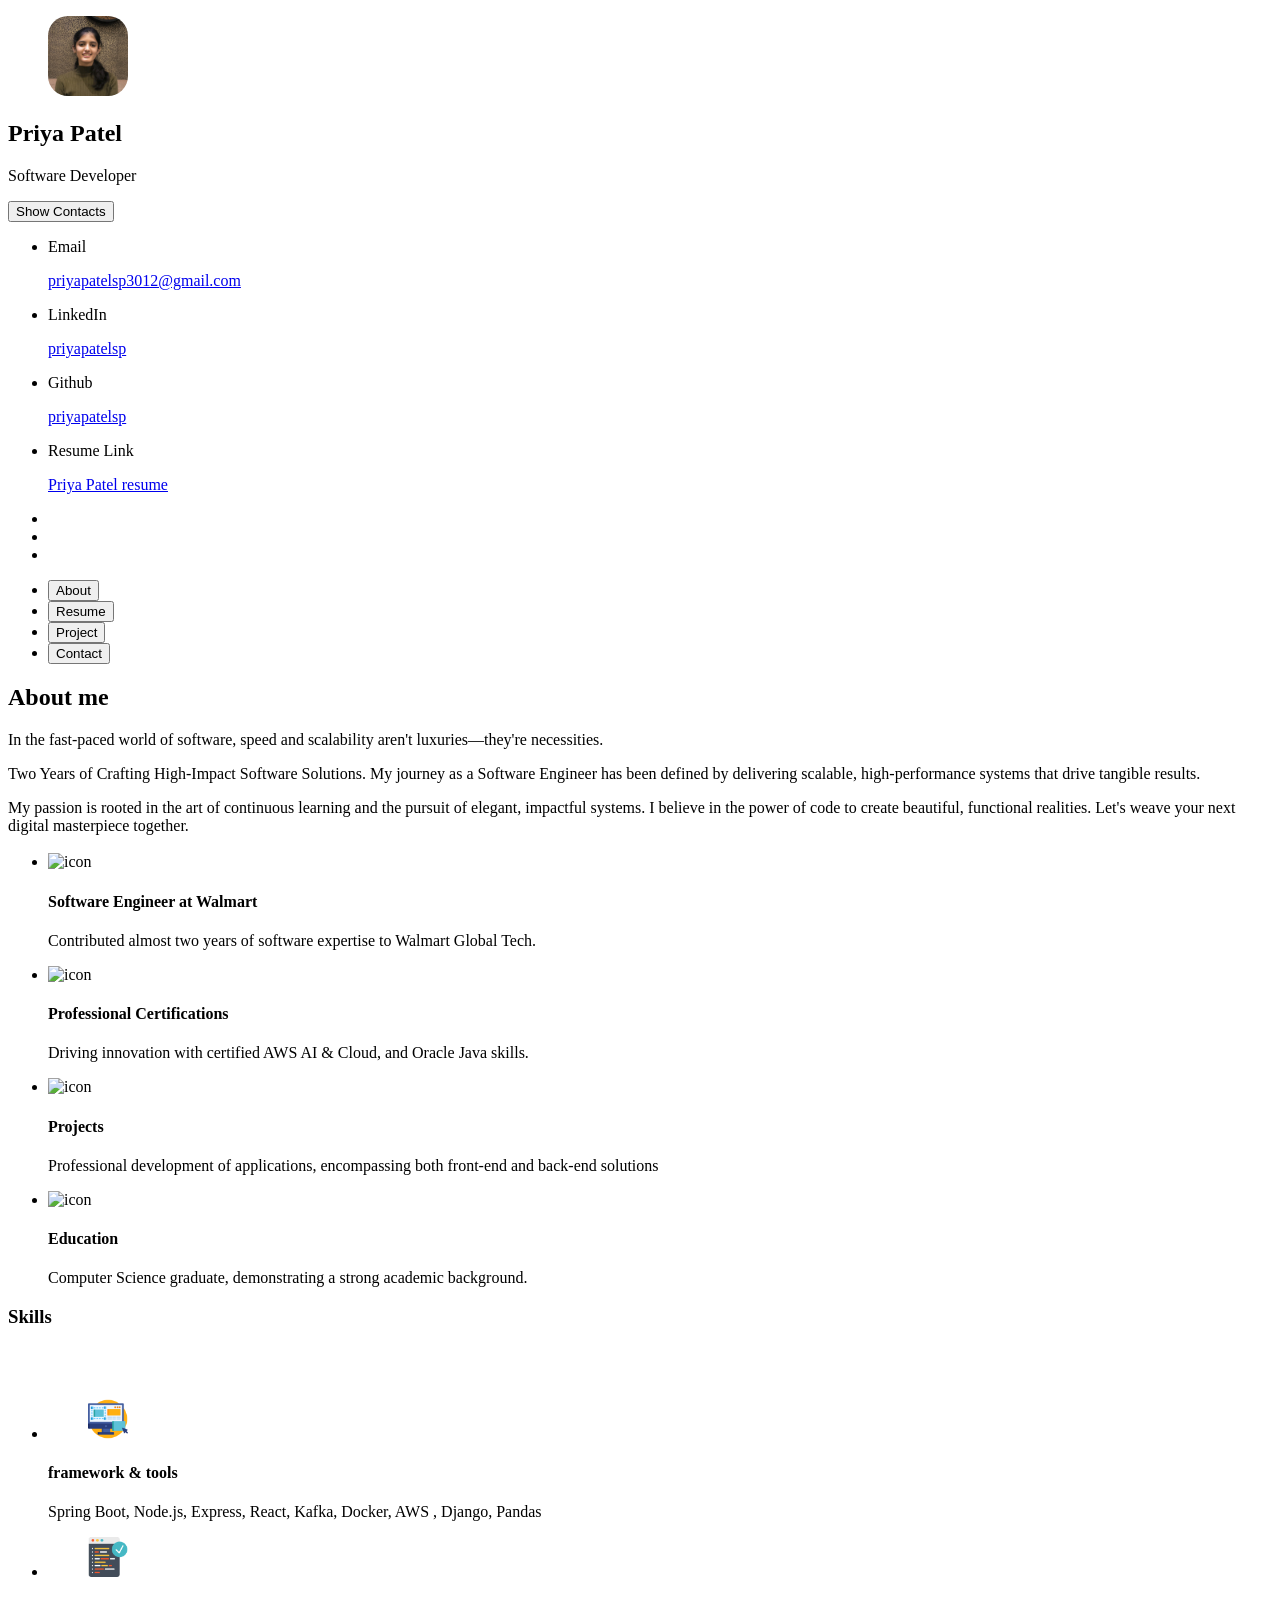
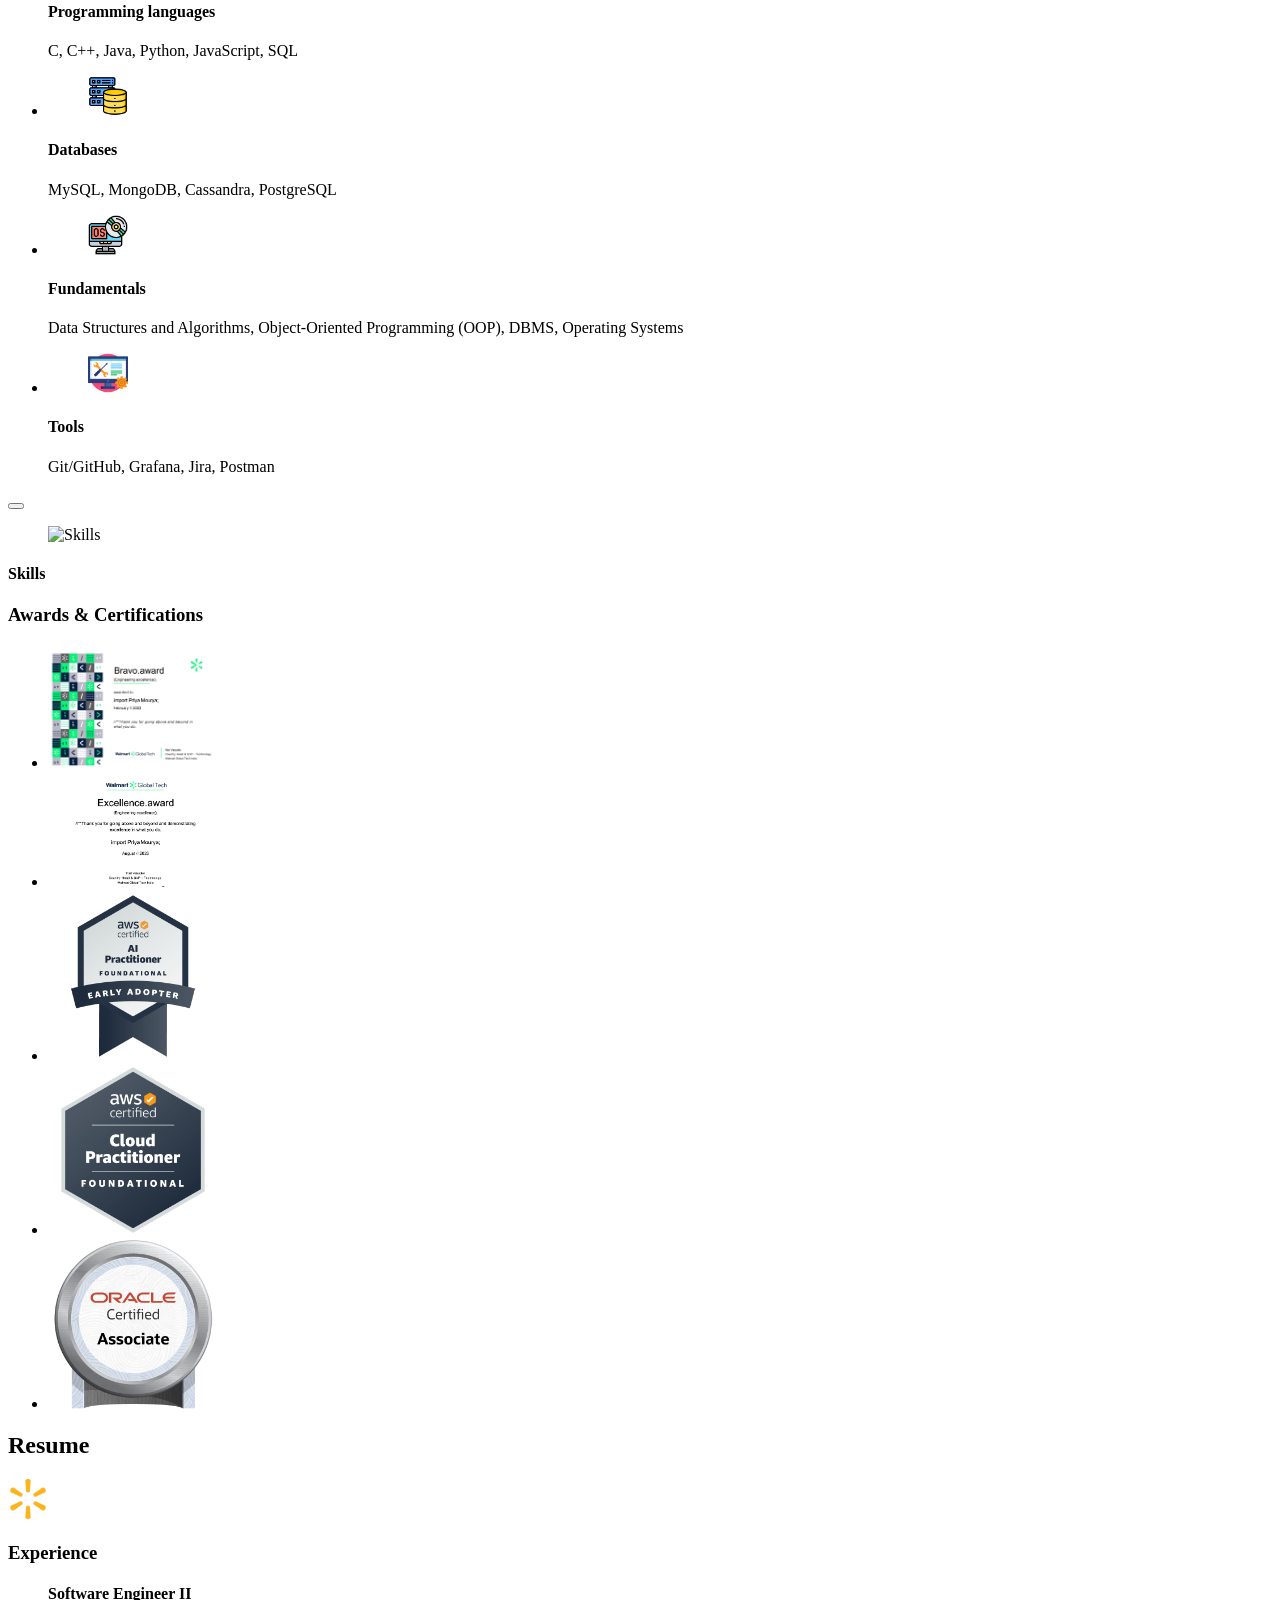
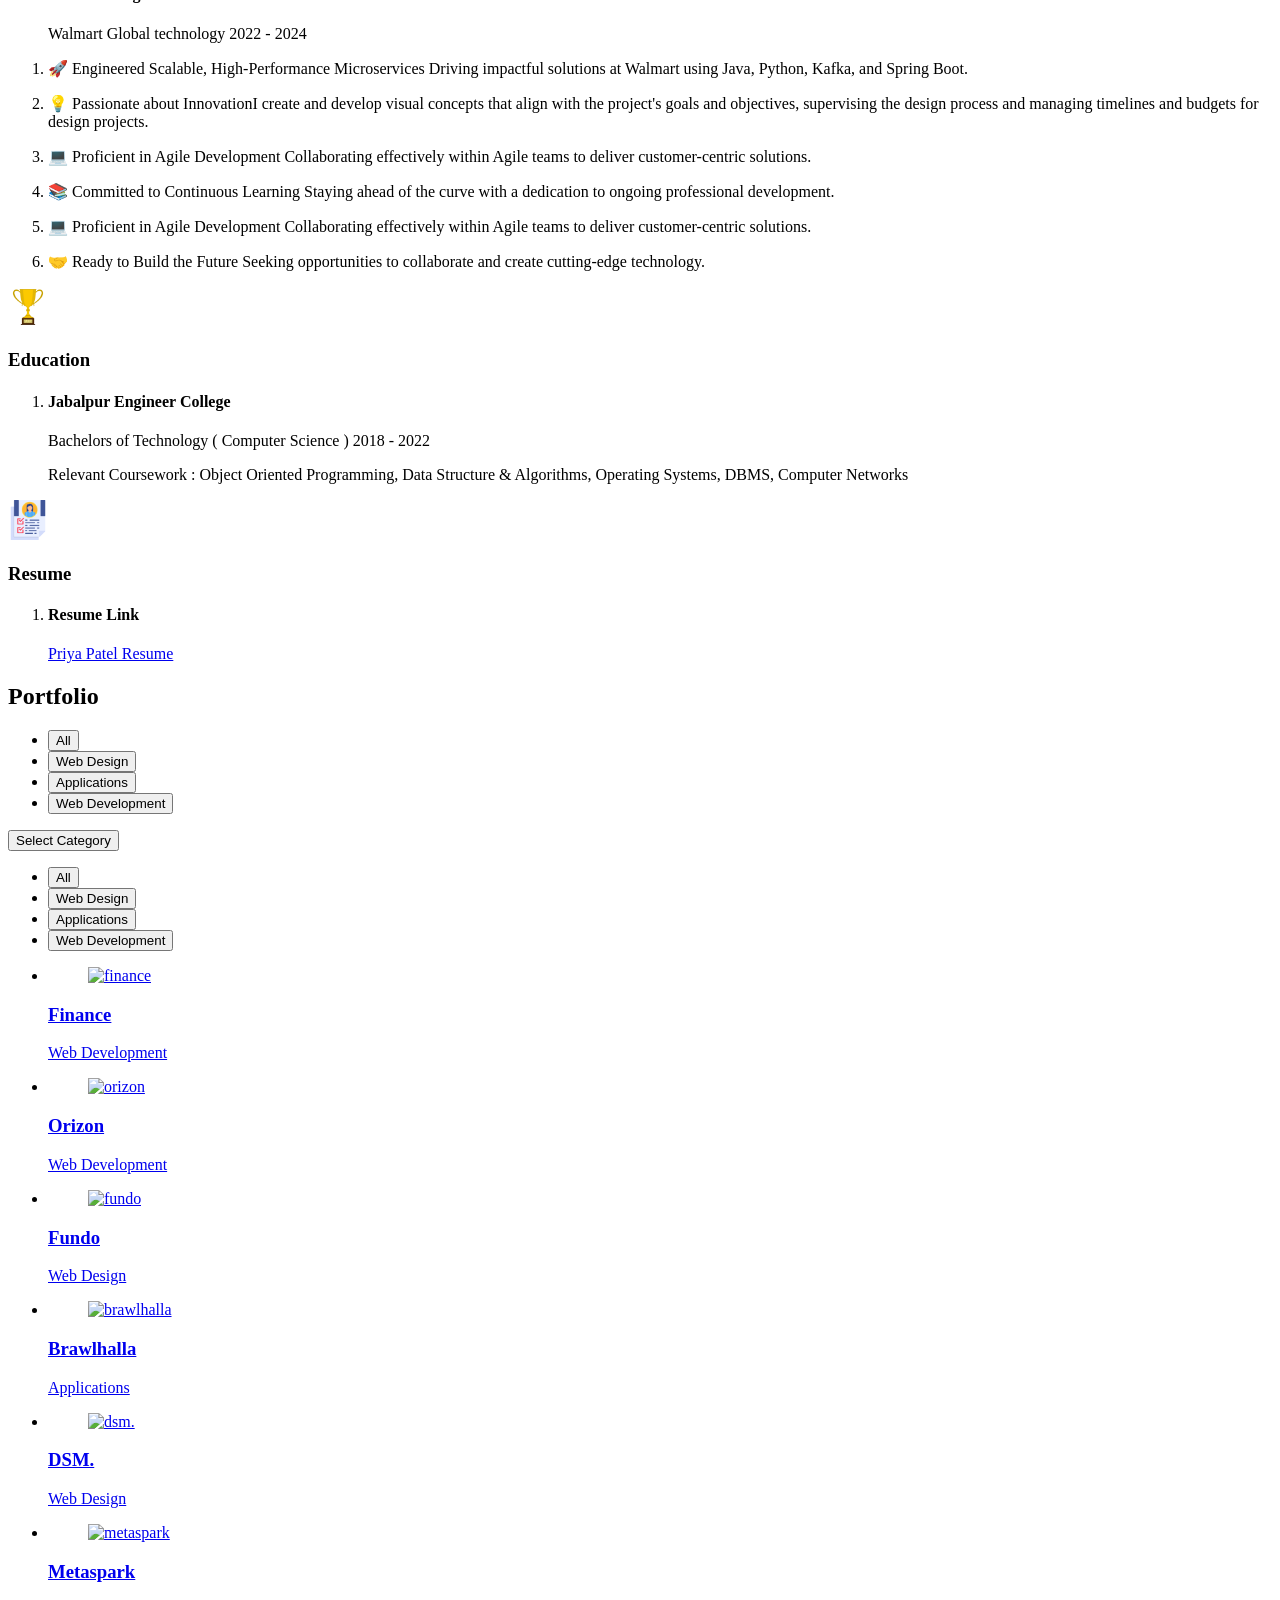
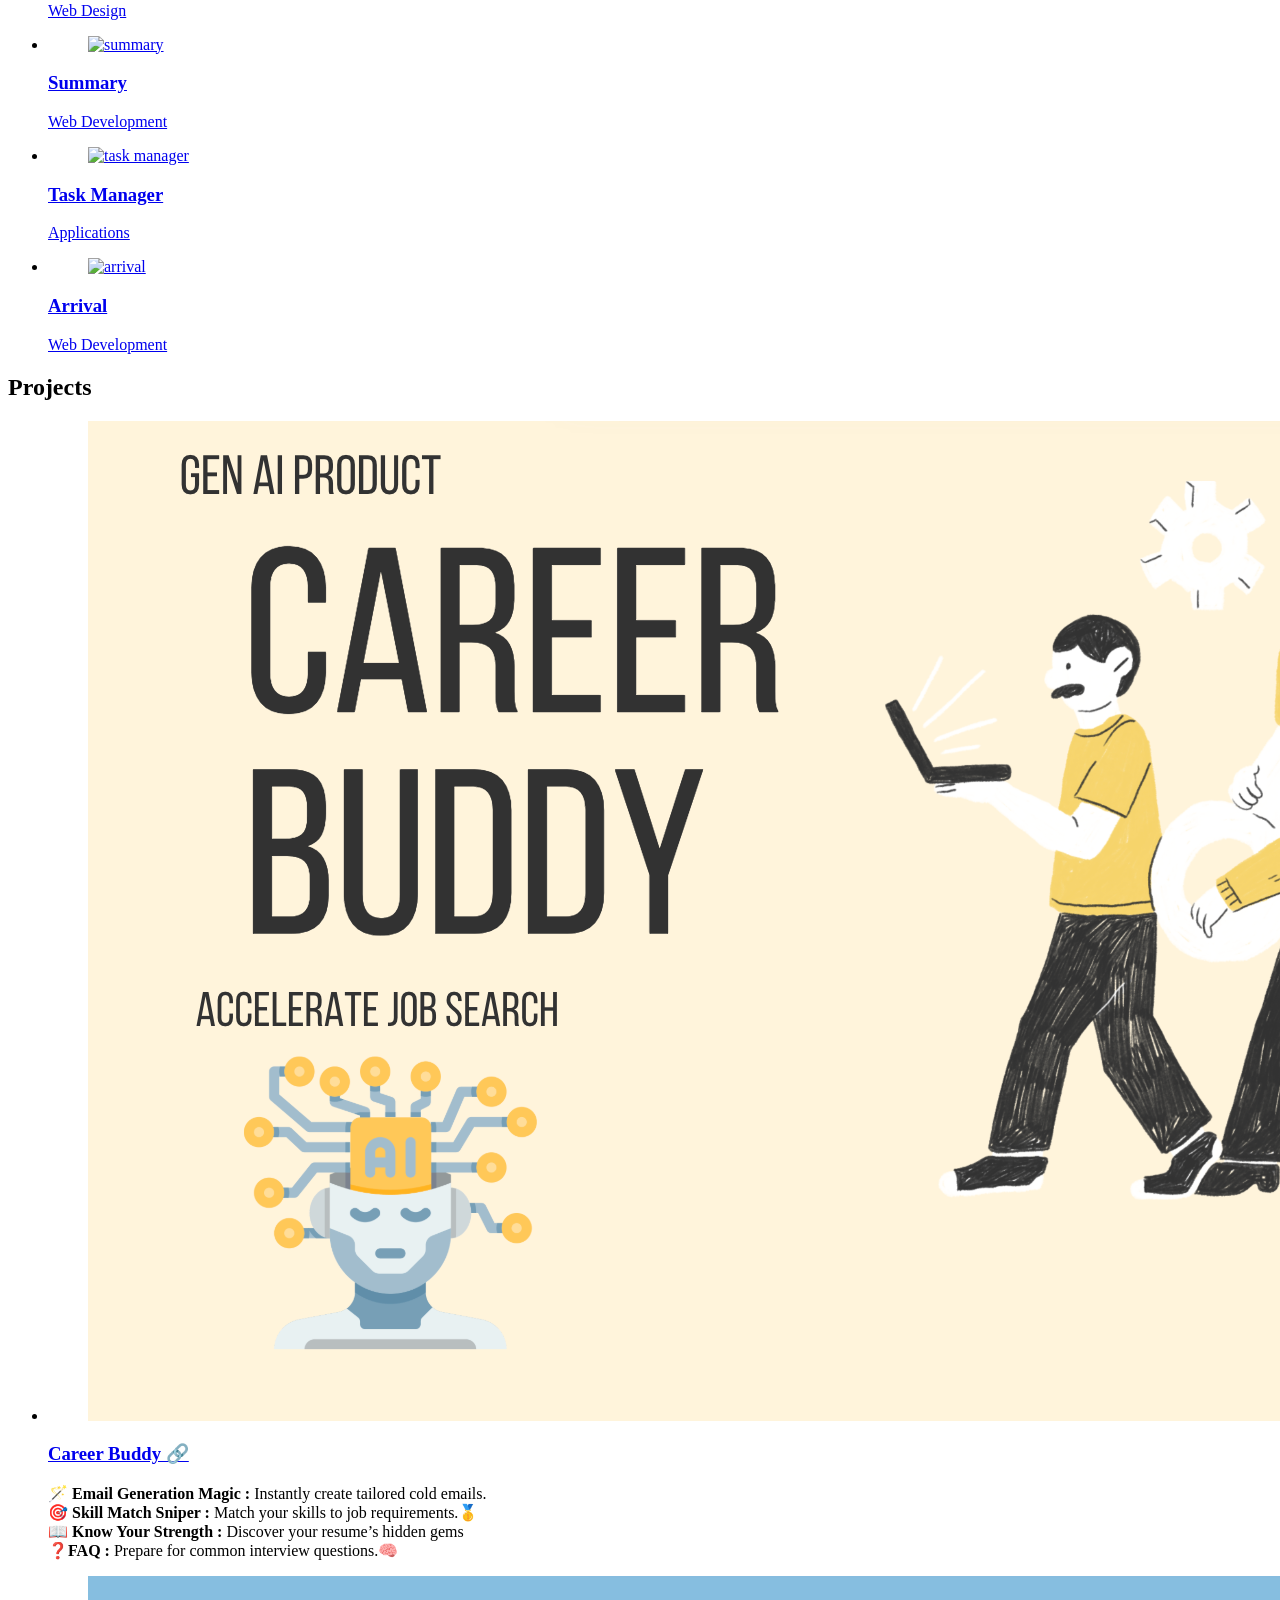
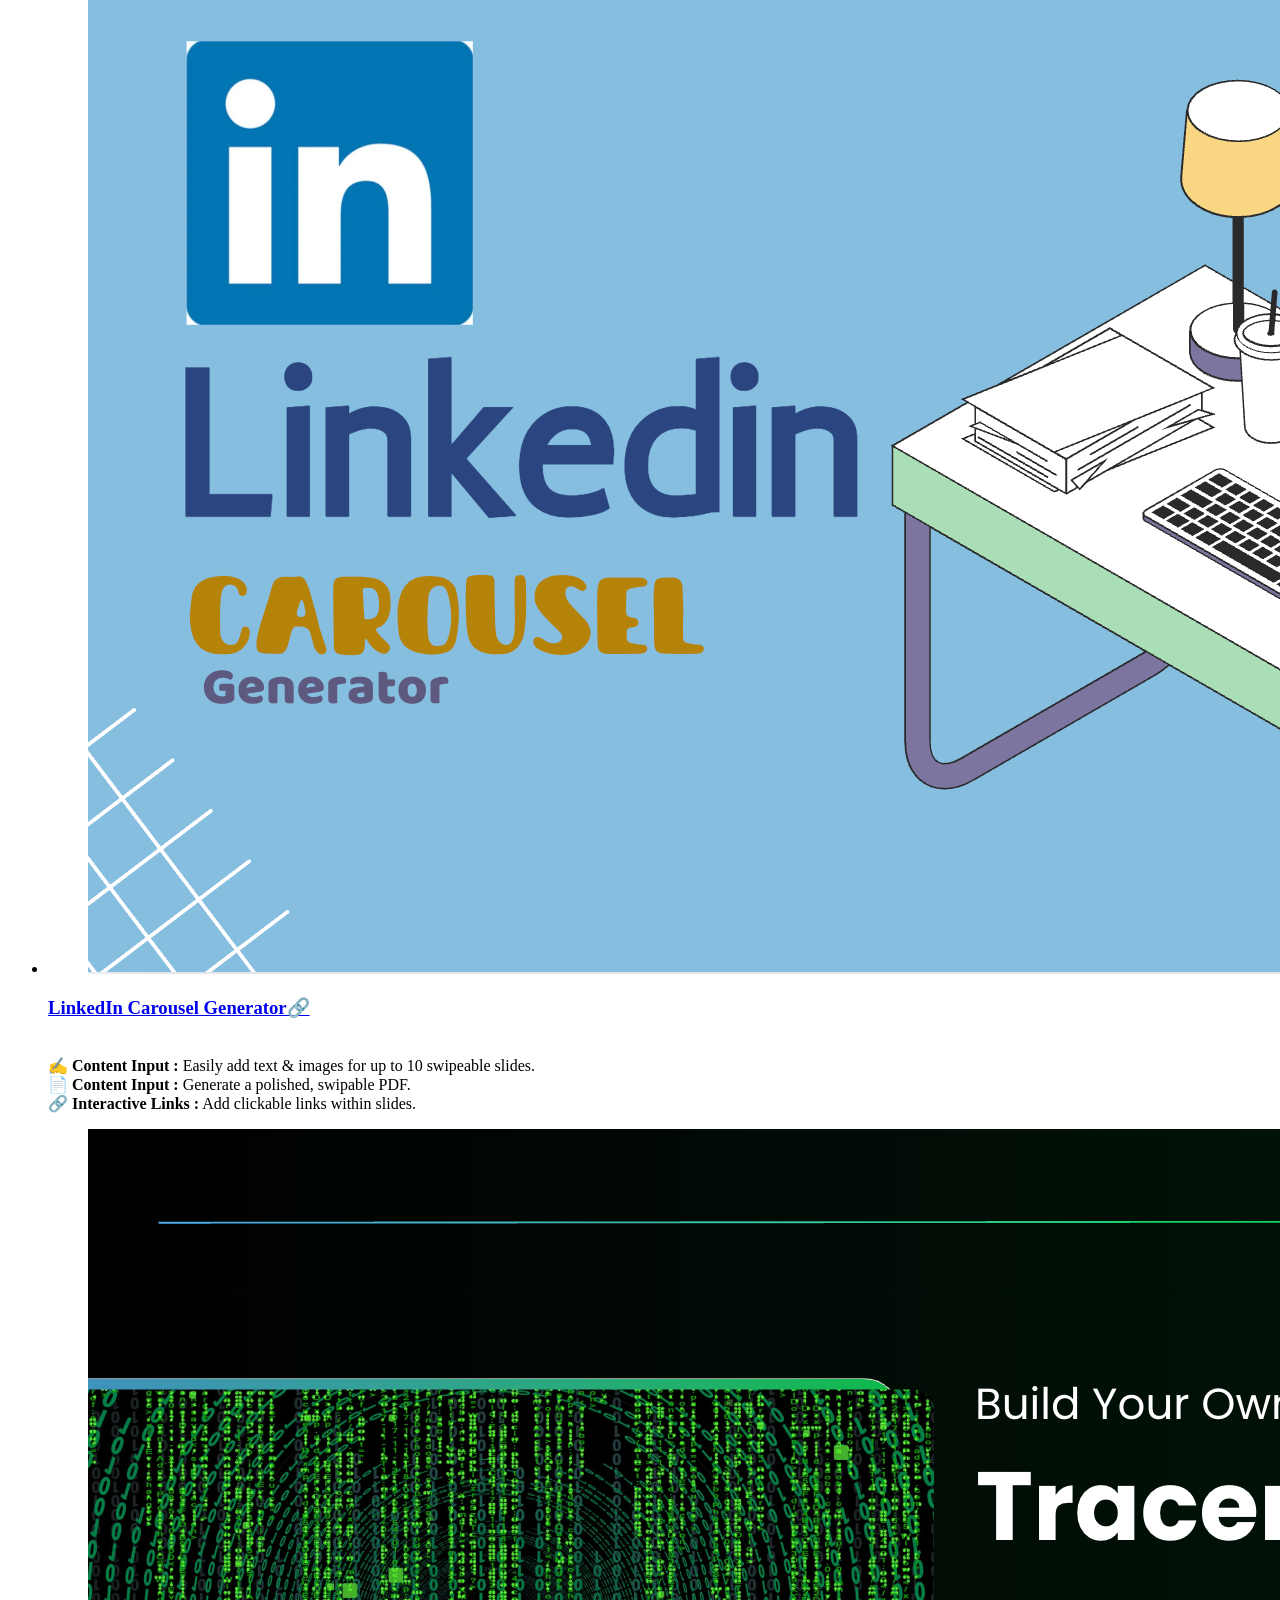
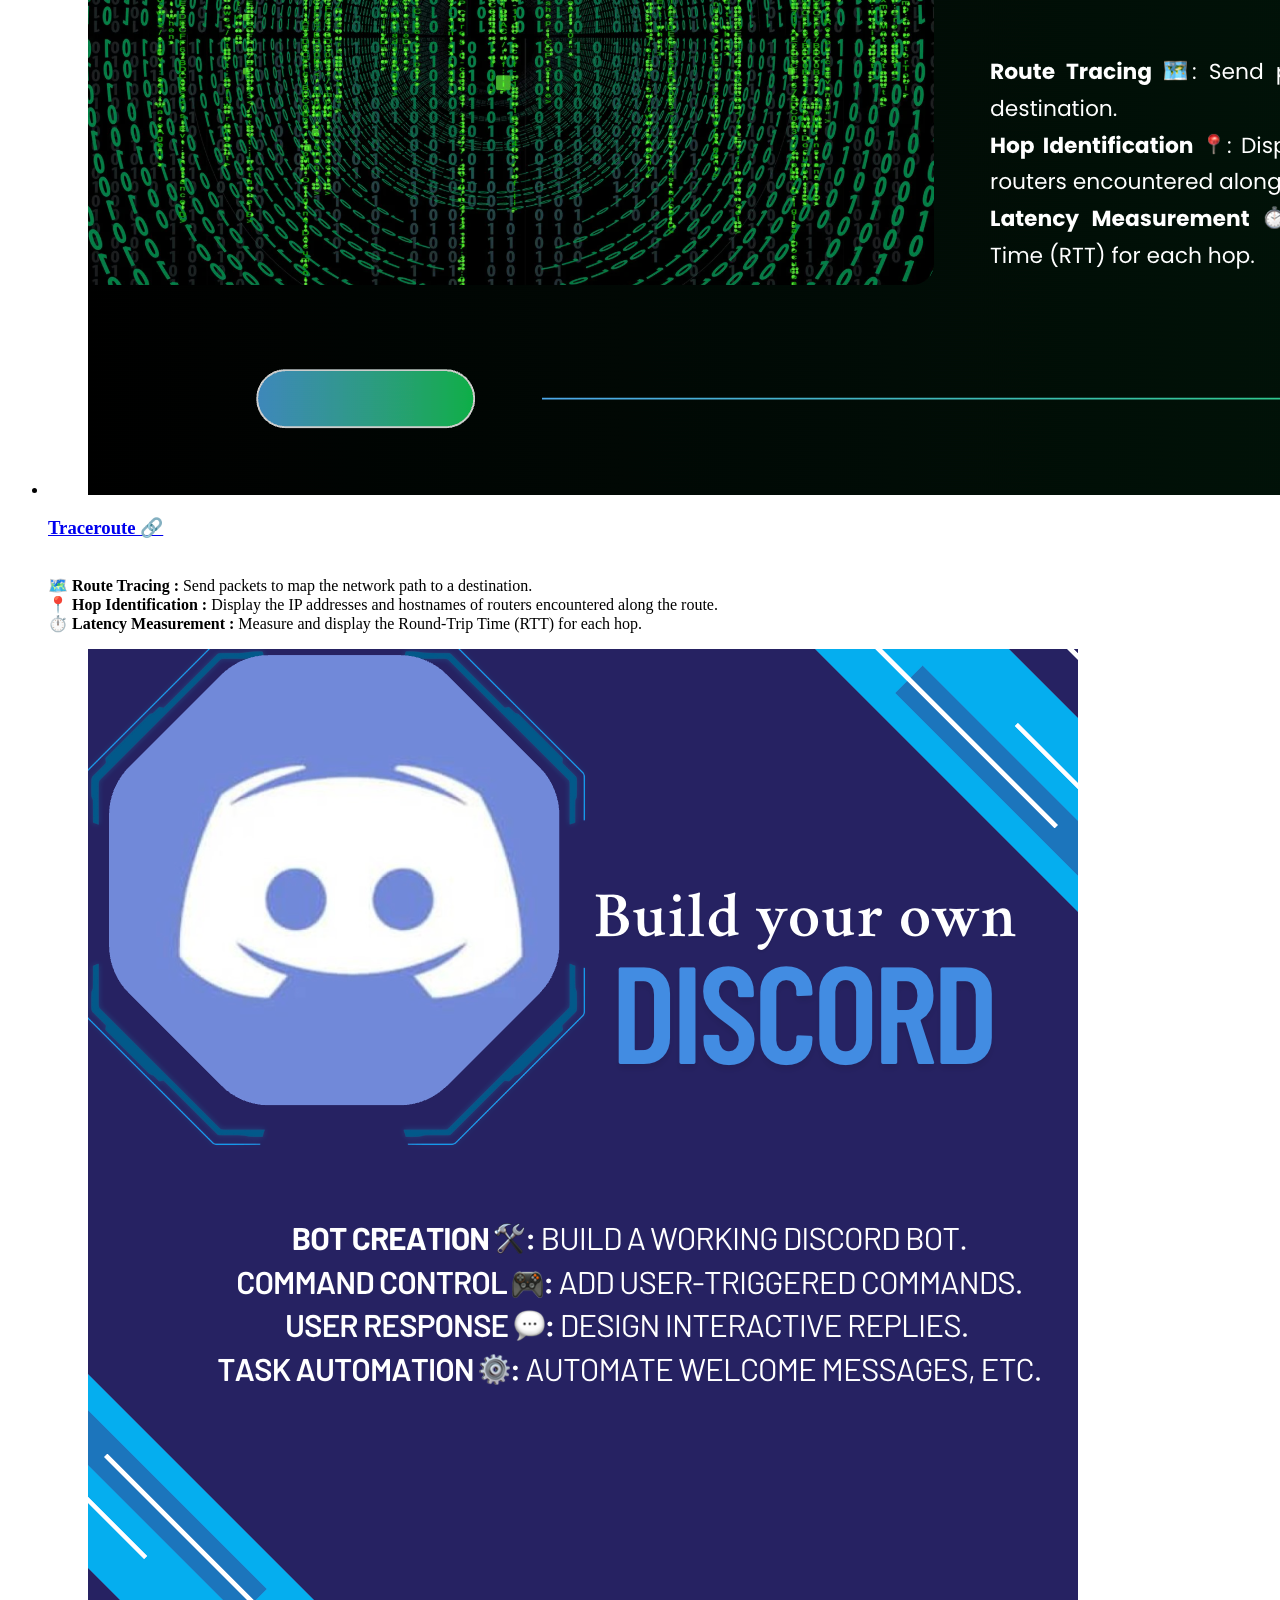
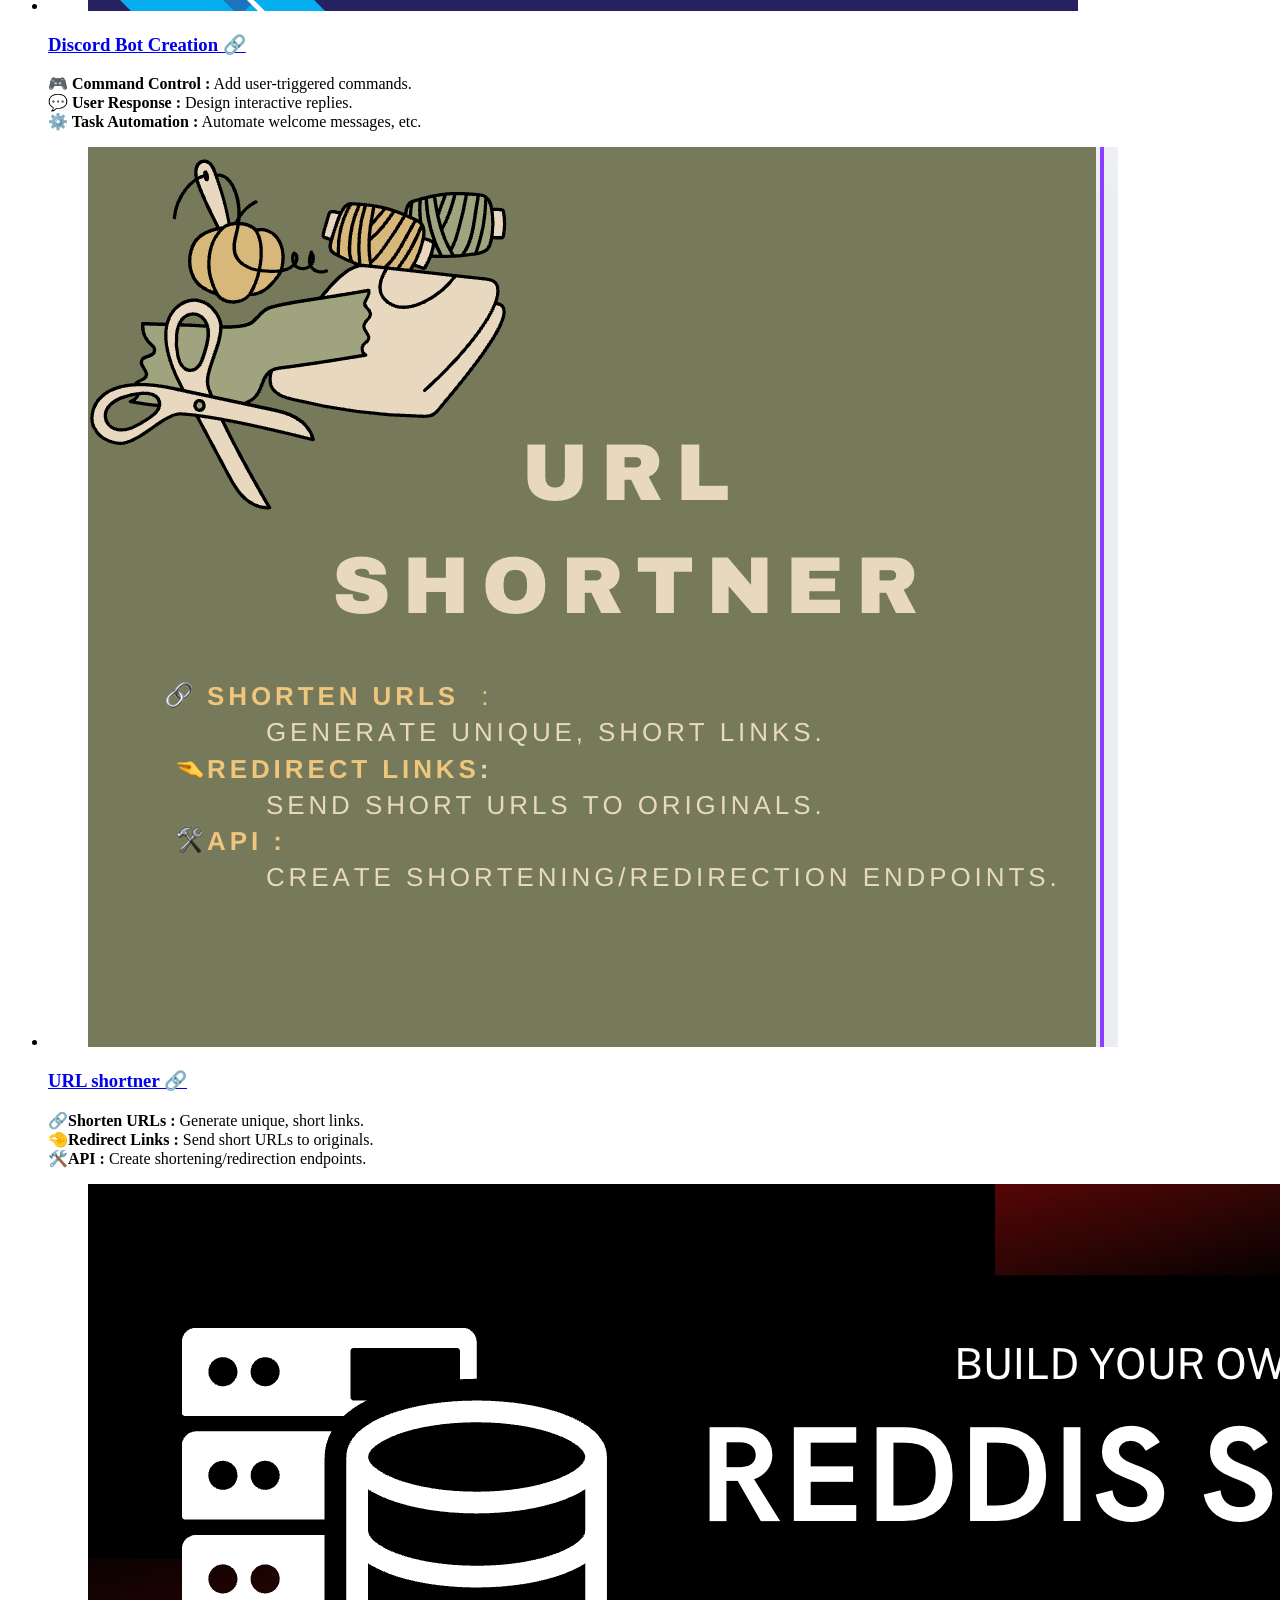
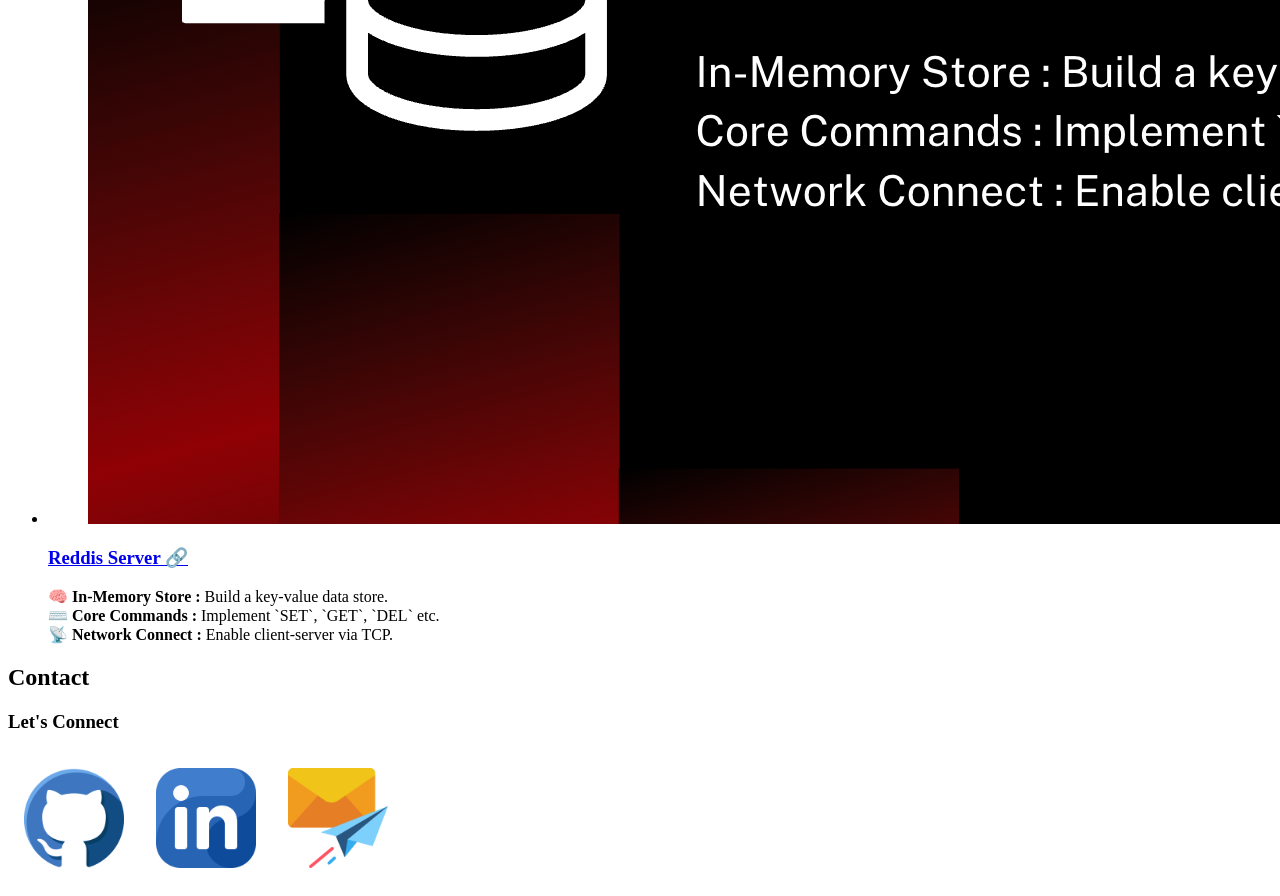
==== commit e3354cfe: "Update2  index.html" ====
--- a/index.html
+++ b/index.html
@@ -1,12 +1,17 @@
 <!DOCTYPE html>
 <html lang="en">
 <head>
-    <meta charset="UTF-8">
-    <meta name="viewport" content="width=device-width, initial-scale=1.0">
-    <title>Priya Patel Portfolio</title>
-    <link rel="stylesheet" href="css/style.css">
-    <link rel="shortcut icon" href="/image/icon.png" type="image/x-icon">
-    <meta name="viewport" content="width=device-width, initial-scale=1">
+   <meta charset="UTF-8">
+  <meta name="viewport" content="width=device-width, initial-scale=1.0">
+
+  <meta name="description" content="Software Engineer | Delivering Clean Code, Scalable Systems & AI-Driven Features.">
+
+  <meta property="og:title" content="Priya Patel | Developer Portfolio">
+  <meta property="og:description" content="Software Engineer | Delivering Clean Code, Scalable Systems & AI-Driven Features.">
+  <meta property="og:url" content="https://priyapatelsp.github.io/priyapatel/">
+  <meta property="og:type" content="website">
+
+  <title>Priya Patel | Developer Portfolio</title>
 
 </head>
 <body>
@@ -381,7 +386,7 @@
                       <li class="timeline-item">
                           <h4 class="h4 timeline-item-title">Resume Link  </h4>
                          
-                          <p class="timeline-text"><a href="https://docs.google.com/document/d/1uYvbDYnDYsv6P89StpIfM4Od8-MVJ8t5-s_7z6Hlze4/edit?usp=sharing">Priya Patel Resume </a></p>
+                          <p class="timeline-text"><a href="https://drive.google.com/file/d/1hAp4SUfyZWUTYb0o1xFNYvv4mh8D2LaN/view?usp=sharing">Priya Patel Resume </a></p>
                       </li>
 
                   </ol>
@@ -574,7 +579,7 @@
 
                                 <div class="blog-content">
                                    
-                                    <h3 class="h3 blog-item-title"><a href="https://github.com/priyapatelsp/Career_Buddy"> Carrer Buddy 🔗</a></h3>
+                                    <h3 class="h3 blog-item-title"><a href="https://github.com/priyapatelsp/Career_Buddy"> Career Buddy 🔗</a></h3>
                                     <p class="blog-text">
                                       <b>🪄 Email Generation Magic :</b> Instantly create tailored cold emails.<br>
                                       <b>🎯 Skill Match Sniper :</b> Match your skills to job requirements.🥇<br>
@@ -700,4 +705,4 @@
     <script type="module" src="https://unpkg.com/ionicons@7.1.0/dist/ionicons/ionicons.esm.js"></script>
     <script nomodule src="https://unpkg.com/ionicons@7.1.0/dist/ionicons/ionicons.js"></script>
 </body>
-</html>+</html>
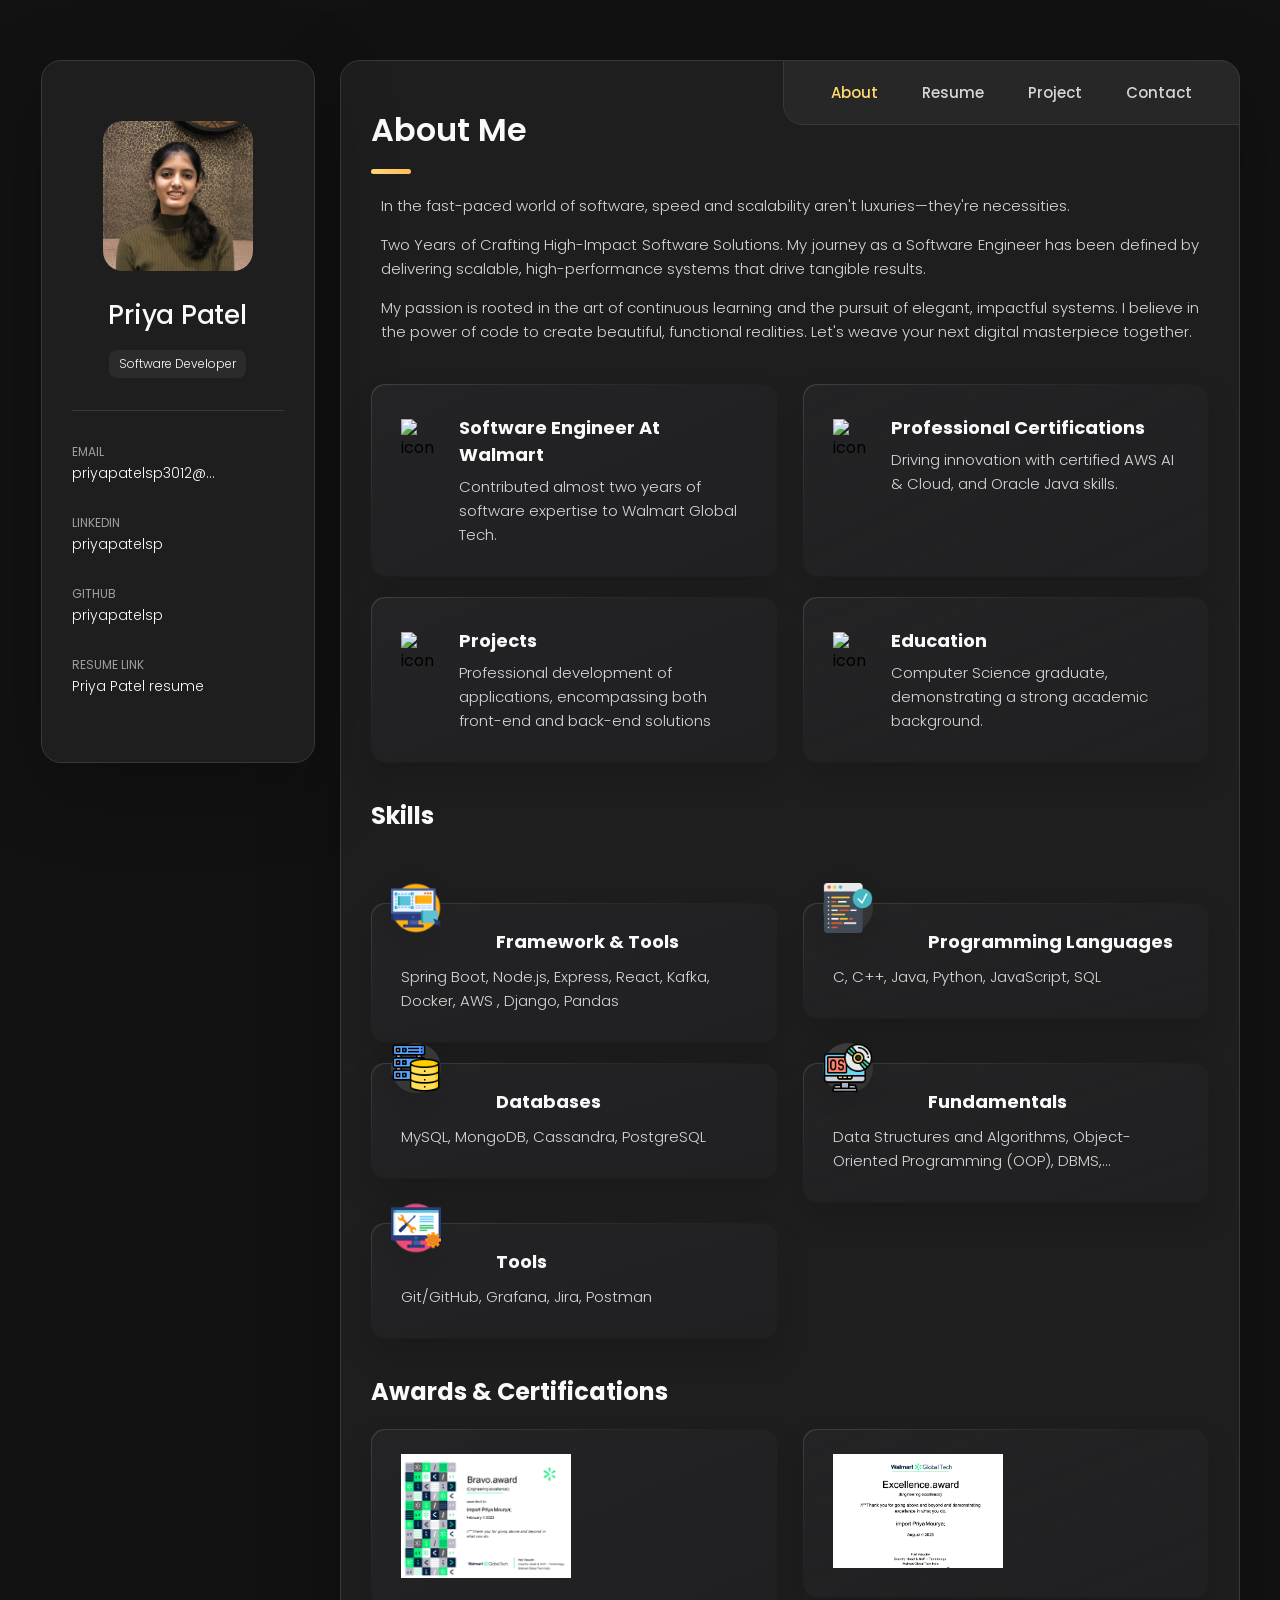
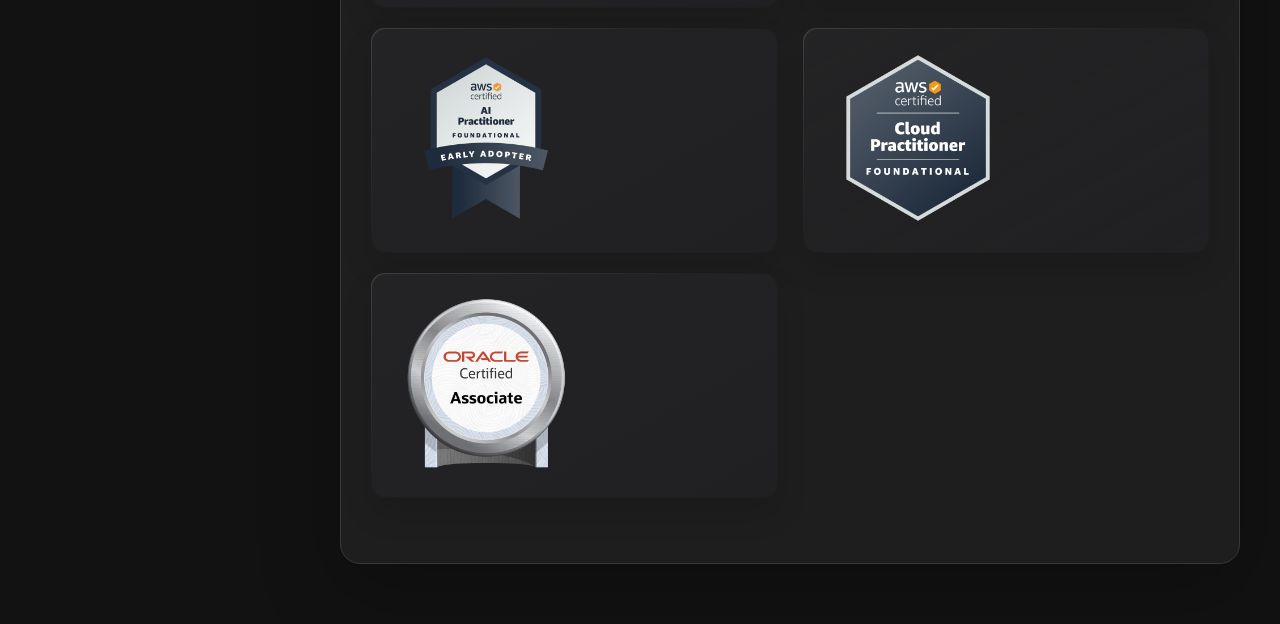
==== commit 09f8b0d4: "Update3 index.html" ====
--- a/index.html
+++ b/index.html
@@ -6,12 +6,16 @@
 
   <meta name="description" content="Software Engineer | Delivering Clean Code, Scalable Systems & AI-Driven Features.">
 
-  <meta property="og:title" content="Priya Patel | Developer Portfolio">
-  <meta property="og:description" content="Software Engineer | Delivering Clean Code, Scalable Systems & AI-Driven Features.">
-  <meta property="og:url" content="https://priyapatelsp.github.io/priyapatel/">
-  <meta property="og:type" content="website">
-
-  <title>Priya Patel | Developer Portfolio</title>
+  <!-- Open Graph -->
+  <meta property="og:title" content="Priya Patel | Developer Portfolio" />
+  <meta property="og:description" content="Software Engineer | Delivering Clean Code, Scalable Systems & AI-Driven Features." />
+  <meta property="og:url" content="https://priyapatelsp.github.io/priyapatel/" />
+  <meta property="og:type" content="website" />
+    
+    <title>Priya Patel | Developer Portfolio</title>
+    <link rel="stylesheet" href="css/style.css">
+    <link rel="shortcut icon" href="/image/icon.png" type="image/x-icon">
+    <meta name="viewport" content="width=device-width, initial-scale=1">
 
 </head>
 <body>
--- a/css/style.css
+++ b/css/style.css
@@ -0,0 +1,1464 @@
+@import url('https://fonts.googleapis.com/css2?family=Poppins:ital,wght@0,100;0,200;0,300;0,400;0,500;0,600;0,700;0,800;0,900;1,100;1,200;1,300;1,400;1,500;1,600;1,700;1,800;1,900&display=swap');
+
+:root {
+    --bg-gradient-onyx: linear-gradient(to bottom right, hsl(240, 1%, 25%) 3%, hsl(0, 0%, 19%) 97%);
+    --bg-gradient-jet: linear-gradient(to bottom right, hsla(240, 1%, 18%, .251) 3%, hsla(240, 2%, 11%, 0) 100%), hsl(240, 2%, 13%);
+    --bg-gradient-yellow1: linear-gradient(to bottom right, hsl(45, 100%, 71%) 0%, hsla(36, 100%, 69%, 0) 50%);
+    --bg-gradient-yellow2: linear-gradient(135deg, hsla(45, 100%, 71%, .251) 0%, hsla(35, 100%, 68%, 0) 59.86%), hsl(240, 2%, 13%);
+    --border-gradient-onyx: linear-gradient(to bottom right, hsl(0, 0%, 25%) 0%, hsla(0, 0%, 25%, 0) 50%);
+    --text-gradient-yellow: linear-gradient(to right, hsl(45, 100%, 72%), hsl(35, 100%, 68%));
+
+    --jet: hsl(0, 0%, 22%);
+    --onyx: hsl(240, 1%, 17%);
+    --eerie-black1: hsl(240, 2%, 13%);
+    --eerie-black2: hsl(240, 2%, 12%);
+    --smoky-black: hsl(0, 0%, 7%);
+    --white1: hsl(0, 0%, 100%);
+    --white2: hsl(0, 0%, 98%);
+    --orange-yellow-crayola: hsl(45, 100%, 72%);
+    --vegas-gold: hsl(45, 54%, 58%);
+    --light-gray: hsl(0, 0%, 84%);
+    --light-gray70: hsla(0, 0%, 84%, .7);
+    --bittersweet-shimmer: hsl(0, 43%, 51%);
+
+    --ff-poppins: 'Poppins', sans-serif;
+
+    --fs1: 24px;
+    --fs2: 18px;
+    --fs3: 17px;
+    --fs4: 16px;
+    --fs5: 15px;
+    --fs6: 14px;
+    --fs7: 13px;
+    --fs8: 12px;
+
+    --fw300: 300;
+    --fw400: 400;
+    --fw500: 500;
+    --fw600: 600;
+
+    --shadow1: -4px 8px 24px hsla(0, 0%, 0%, .25);
+    --shadow2: 0px 16px 30px hsla(0, 0%, 0%, .25);
+    --shadow3: 0px 16px 40px hsla(0, 0%, 0%, .25);
+    --shadow4: 0px 25px 50px hsla(0, 0%, 0%, .15);
+    --shadow5: 0px 24px 80px hsla(0, 0%, 0%, .25);
+
+    --transition1: .25s ease;
+    --transition2: .5s ease-in-out;
+}
+
+*, *::before, *::after {
+    margin: 0;
+    padding: 0;
+    box-sizing: border-box;
+}
+
+a {text-decoration: none; }
+
+li {list-style: none; }
+
+img, ion-icon, a, button, time, span { display: block; }
+
+button {
+    font: inherit;
+    background: none;
+    border: none;
+    text-align: left;
+    cursor: pointer;
+}
+
+input, textarea {
+    display: block;
+    width: 100%;
+    background: none;
+    font: inherit;
+}
+
+::selection {
+    background: var(--orange-yellow-crayola);
+    color: var(--smoky-black);
+}
+
+:focus { outline-color: var(--orange-yellow-crayola); }
+
+html { font-family: var(--ff-poppins); }
+
+body { background: var(--smoky-black); }
+
+main {
+    margin: 15px 12px;
+    margin-bottom: 75px;
+    min-width: 259px;
+}
+
+.sidebar, article {
+    background: var(--eerie-black2);
+    border: 1px solid var(--jet);
+    border-radius: 20px;
+    box-shadow: var(--shadow1);
+    z-index: 1;
+    padding: 15px;
+}
+
+    .sidebar.active { max-height: 405px; }
+
+.separator {
+    width: 100%;
+    height: 1px;
+    background: var(--jet);
+    margin: 16px 0;
+}
+
+.icon-box {
+    position: relative;
+    background: var(--border-gradient-onyx);
+    width: 30px;
+    height: 30px;
+    border-radius: 8px;
+    display: flex;
+    justify-content: center;
+    align-items: center;
+    font-size: 16px;
+    color: var(--orange-yellow-crayola);
+    box-shadow: var(--shadow1);
+    z-index: 1;
+}
+
+    .icon-box::before {
+        content: '';
+        position: absolute;
+        inset: 1px;
+        background: var(--eerie-black1);
+        border-radius: inherit;
+        z-index: -1;
+    }
+
+    .icon-box ion-icon { --ionicon-stroke-width: 35px; }
+
+article { display: none; }
+
+    article.active { 
+        display: block;
+        animation: fade .5s ease backwards;
+    }
+
+        @keyframes fade {
+            0% { opacity: 0; }
+            100% { opacity: 1; }
+        }
+
+.h2, .h3, .h4, .h5 { 
+    color: var(--white2);
+    text-transform: capitalize;
+}
+
+    .h2 { font-size: var(--fs1); }
+    .h3 { font-size: var(--fs2); }
+    .h4 { font-size: var(--fs4); }
+    .h5 { 
+        font-size: var(--fs7);
+        font-weight: var(--fw500); 
+    }
+
+.article-title {
+    position: relative;
+    padding-bottom: 7px;
+}
+
+    .article-title::after {
+        content: '';
+        position: absolute;
+        bottom: 0;
+        left: 0;
+        width: 30px;
+        height: 3px;
+        background: var(--text-gradient-yellow);
+        border-radius: 3px;
+    }
+
+.has-scrollbar::-webkit-scrollbar {
+    width: 5px;
+    height: 5px;
+}
+
+.has-scrollbar::-webkit-scrollbar-track {
+    background: var(--onyx);
+    border-radius: 5px;
+}
+
+.has-scrollbar::-webkit-scrollbar-thumb {
+    background: var(--orange-yellow-crayola);
+    border-radius: 5px;
+}
+
+.has-scrollbar::-webkit-scrollbar-button { width: 20px; }
+
+.content-card {
+    position: relative;
+    background: var(--border-gradient-onyx);
+    padding: 15px;
+    padding-top: 45px;
+    border-radius: 14px;
+    box-shadow: var(--shadow2);
+    cursor: pointer;
+    z-index: 1;
+}
+
+    .content-card::before {
+        content: '';
+        position: absolute;
+        inset: 1px;
+        background: var(--bg-gradient-jet);
+        border-radius: inherit;
+        z-index: -1;
+    }
+
+/*ASIDE - SIDEBAR*/
+
+.sidebar {
+    margin-bottom: 15px;
+    max-height: 112px;
+    overflow: hidden;
+    padding: 15px;
+    transition: var(--transition2);
+}
+
+.sidebar-info {
+    position: relative;
+    display: flex;
+    justify-content: flex-start;
+    align-items: center;
+    gap: 15px;
+}
+
+
+
+.avatar-box {
+    background: var(--bg-gradient-onyx);
+    border-radius: 20px;
+}
+
+.info-content .name {
+    color: var(--white2);
+    font-size: var(--fs3);
+    font-weight: var(--fw500);
+    letter-spacing: -0.25px;
+    margin-bottom: 10px;
+}
+
+.info-content .title {
+    color: var(--white1);
+    background: var(--onyx);
+    font-size: var(--fs8);
+    font-weight: var(--fw300);
+    width: max-content;
+    padding: 3px 12px;
+    border-radius: 8px;
+}
+
+.info-more-btn {
+    position: absolute;
+    top: -15px;
+    right: -15px;
+    border-radius: 0 15px;
+    font-size: 13px;
+    color: var(--orange-yellow-crayola);
+    background: var(--border-gradient-onyx);
+    padding: 10px;
+    box-shadow: var(--shadow2);
+    transition: var(--transition1);
+    z-index: 1;
+}
+
+    .info-more-btn::before {
+        content: '';
+        position: absolute;
+        inset: 1px;
+        border-radius: inherit;
+        background: var(--bg-gradient-jet);
+        transition: var(--transition1);
+        z-index: -1;
+    }
+
+        .info-more-btn:hover, .info-more-btn:focus { background: var(--bg-gradient-yellow1); }
+        .info-more-btn:hover::before, .info-more-btn:focus::before { background: var(--bg-gradient-yellow2); }
+
+    .info-more-btn span { display: none; }
+
+.sidebar-info-more {
+    opacity: 0;
+    visibility: hidden;
+    transition: var(--transition2);
+}
+
+    .sidebar.active .sidebar-info-more {
+        opacity: 1;
+        visibility: visible;
+    }
+
+.contacts-list {
+    display: grid;
+    grid-template-columns: 1fr;
+    gap: 16px;
+}
+
+.contact-item {
+    min-width: 100%;
+    display: flex;
+    align-items: center;
+    gap: 16px;
+}
+
+.contact-info {
+    max-width: calc(100% - 46px);
+    width: calc(100% - 46px);
+}
+
+    .contact-info :is(.contact-link, time, address) {
+        color: var(--white2);
+        font-size: var(--fs7);
+    }
+
+    .contact-info address { font-style: normal; }
+
+.contact-title {
+    color: var(--light-gray70);
+    font-size: var(--fs8);
+    text-transform: uppercase;
+    margin-bottom: 2px;
+}
+
+.social-list {
+    display: flex;
+    justify-content: flex-start;
+    align-items: center;
+    gap: 15px;
+    padding-bottom: 4px;
+    padding-left: 7px;
+}
+
+.social-item .social-link {
+    color: var(--light-gray70);
+    font-size: 18px;
+}
+
+    .social-item .social-link:hover { color: var(--light-gray); }
+
+/*NAVBAR*/
+
+.navbar {
+    position: fixed;
+    bottom: 0;
+    left: 0;
+    width: 100%;
+    background: hsla(240, 1%, 17%, .75);
+    backdrop-filter: blur(10px);
+    border: 1px solid var(--jet);
+    border-radius: 12px 12px 0 0;
+    box-shadow: var(--shadow2);
+    z-index: 5;
+}
+
+.navbar-list {
+    display: flex;
+    flex-wrap: wrap;
+    justify-content: center;
+    align-items: center;
+    padding: 0 10px;
+}
+
+.navbar-link {
+    color: var(--light-gray);
+    font-size: var(--fs8);
+    padding: 20px 7px;
+    transition: color var(--transition1);
+}
+
+    .navbar-link:hover, .navbar-link:focus { color: var(--light-gray70); }
+    .navbar-link.active { color: var(--orange-yellow-crayola); }
+
+/*ABOUT*/
+
+.about .article-title { 
+    margin-bottom: 15px;
+    margin-top: 15px;
+}
+
+.about-text {
+    color: var(--light-gray);
+    font-size: var(--fs6);
+    font-weight: var(--fw300);
+    line-height: 1.6;
+}
+
+    .about-text p { 
+        margin-bottom: 15px;
+        text-align: justify;
+        padding-left: 10px;
+        padding-right: 10px;
+     }
+
+.service { margin-bottom: 35px; }
+
+.service-title { margin-bottom: 20px; }
+
+.service-list {
+    display: grid;
+    grid-template-columns: 1fr;
+    gap: 20px;
+}
+
+.service-item {
+    position: relative;
+    background: var(--border-gradient-onyx);
+    padding: 20px;
+    border-radius: 14px;
+    box-shadow: var(--shadow2);
+    z-index: 1;
+}
+
+    .service-item::before {
+        content: '';
+        position: absolute;
+        inset: 1px;
+        background: var(--bg-gradient-jet);
+        border-radius: inherit;
+        z-index: -1;
+    }
+
+.service-icon-box { margin-bottom: 10px; }
+    .service-icon-box img { margin: auto; }
+
+.service-content-box { text-align: center; }
+.service-item-title { margin-bottom: 7px; }
+
+.service-item-text {
+    color: var(--light-gray);
+    font-size: var(--fs6);
+    font-weight: var(--fw300);
+    line-height: 1.6;
+}
+
+/*TESTIMONIALS*/
+
+.testimonials { margin-bottom: 30px; }
+.testimonials-title { margin-bottom: 20px; }
+
+.testimonials-list {
+    display: flex;
+    justify-content: flex-start;
+    align-items: flex-start;
+    gap: 15px;
+    margin: 0 -15px;
+    padding: 25px 15px;
+    padding-bottom: 35px;
+    overflow-x: auto;
+    scroll-behavior: smooth;
+    overscroll-behavior-inline: contain;
+    scroll-snap-type: inline mandatory;
+}
+
+.testimonials-item {
+    min-width: 100%;
+    scroll-snap-align: center;
+}
+
+.testimonials-avatar-box {
+    position: absolute;
+    top: 0;
+    left: 0;
+    transform: translate(15px, -25px);
+    background: var(--bg-gradient-onyx);
+    border-radius: 14px;
+    box-shadow: var(--shadow1);
+}
+
+.testimonials-text {
+    color: var(--light-gray);
+    font-size: var(--fs6);
+    font-weight: var(--fw300);
+    line-height: 1.6;
+    display: -webkit-box;
+    line-clamp: 4;
+    -webkit-line-clamp: 4;
+    -webkit-box-orient: vertical;
+    overflow: hidden;
+}
+
+/*MODAL CONTAINER*/
+
+.modal-container {
+    position: fixed;
+    top: 0;
+    left: 0;
+    width: 100%;
+    height: 100%;
+    display: flex;
+    justify-content: center;
+    align-items: center;
+    overflow-y: auto;
+    overscroll-behavior: contain;
+    z-index: 20;
+    pointer-events: none;
+    visibility: hidden;
+}
+
+    .modal-container::-webkit-scrollbar { display: none; }
+
+    .modal-container.active {
+        pointer-events: all;
+        visibility: visible;
+    }
+
+        .modal-container.active .testimonials-modal {
+            transform: scale(1);
+            opacity: 1;
+        }
+
+.overlay {
+    position: fixed;
+    top: 0;
+    left: 0;
+    width: 100%;
+    height: 100vh;
+    background: hsl(0, 0%, 5%);
+    opacity: 0;
+    visibility: hidden;
+    pointer-events: none;
+    z-index: 1;
+    transition: var(--transition1);
+}
+
+    .overlay.active {
+        opacity: .8;
+        visibility: visible;
+        pointer-events: all;
+    }
+
+.testimonials-modal {
+    background: var(--eerie-black2);
+    position: relative;
+    padding: 15px;
+    margin: 15px 12px;
+    border: 1px solid var(--jet);
+    border-radius: 14px;
+    box-shadow: var(--shadow5);
+    transform: scale(1.2);
+    opacity: 0;
+    transition: var(--transition1);
+    z-index: 2;
+}
+
+.modal-close-btn {
+    position: absolute;
+    top: 15px;
+    right: 15px;
+    background: var(--onyx);
+    border-radius: 8px;
+    width: 32px;
+    height: 32px;
+    display: flex;
+    justify-content: center;
+    align-items: center;
+    color: var(--white2);
+    font-size: 18px;
+    opacity: .7;
+}
+
+    .modal-close-btn:hover, .modal-close-btn:focus { opacity: 1; }
+    .modal-close-btn ion-icon { --ionicon-stroke-width: 50px; }
+
+.modal-avatar-box {
+    background: var(--bg-gradient-onyx);
+    width: max-content;
+    border-radius: 14px;
+    margin-bottom: 15px;
+    box-shadow: var(--shadow2);
+}
+
+.modal-img-wrapper > img { display: none; }
+
+.modal-title { margin-bottom: 4px; }
+
+.modal-content time {
+    font-size: var(--fs6);
+    color: var(--light-gray70);
+    font-weight: var(--fw500);
+    margin-bottom: 10px;
+}
+
+.modal-content p {
+    color: var(--light-gray);
+    font-size: var(--fs6);
+    font-weight: var(--fw300);
+    line-height: 1.6;
+}
+
+/*CLIENTS*/
+
+.clients { margin-bottom: 15px; }
+
+.clients-list {
+    display: flex;
+    justify-content: flex-start;
+    align-items: flex-start;
+    gap: 15px;
+    margin: 0 -15px;
+    padding: 25px;
+    padding-bottom: 25px;
+    overflow-x: auto;
+    scroll-behavior: smooth;
+    overscroll-behavior-inline: contain;
+    scroll-snap-type: inline mandatory;
+    scroll-padding-inline: 25px;
+}
+
+.clients-item {
+    min-width: 50%;
+    scroll-snap-align: start;
+}
+
+    .clients-item img {
+        width: 100%;
+        
+        transition: var(--transition1);
+    }
+
+        .clients-item img:hover { filter: grayscale(0);}
+
+/*RESUME*/
+
+.article-title { margin-bottom: 30px; }
+
+.timeline { margin-bottom: 30px; }
+
+    .timeline .title-wrapper {
+        display: flex;
+        align-items: center;
+        gap: 15px;
+        margin-bottom: 25px;
+    }
+
+.timeline-list {
+    font-size: var(--fs6);
+    margin-left: 45px;
+}
+
+    .timeline-list span {
+        color: var(--vegas-gold);
+        font-weight: var(--fw400);
+        line-height: 1.6;
+    }
+
+.timeline-item { position: relative; }
+
+    .timeline-item:not(:last-child) { margin-bottom: 20px; }
+        .timeline-item:not(:last-child)::before {
+            content: '';
+            position: absolute;
+            top: -25px;
+            left: -30px;
+            width: 1px;
+            height: calc(100% + 50px);
+            background: var(--jet);
+        }
+
+    .timeline-item::after {
+        content: '';
+        position: absolute;
+        top: 5px;
+        left: -33px;
+        height: 6px;
+        width: 6px;
+        border-radius: 50%;
+        background: var(--text-gradient-yellow);
+        box-shadow: 0 0 0 4px var(--jet);
+    }
+
+.timeline-item-title {
+    font-size: var(--fs6);
+    line-height: 1.3;
+    margin-bottom: 7px;
+}
+
+.timeline-text {
+    color: var(--light-gray);
+    font-weight: var(--fw300);
+    line-height: 1.6;
+    text-align: justify;
+}
+
+/*SKILLS*/
+
+.skills-title { margin-bottom: 20px; }
+
+.skills-list { padding: 20px; }
+
+.skills-item:not(:last-child) {margin-bottom: 15px; }
+
+.skill .title-wrapper {
+    display: flex;
+    align-items: center;
+    gap: 5px;
+    margin-bottom: 8px;
+}
+
+    .skill .title-wrapper data {
+        color: var(--light-gray);
+        font-size: var(--fs7);
+        font-weight: var(--fw300);
+    }
+
+.skills-progress-bg {
+    background: var(--jet);
+    width: 100%;
+    height: 8px;
+    border-radius: 10px;
+}
+
+.skills-progress-fill {
+    background: var(--text-gradient-yellow);
+    height: 100%;
+    border-radius: inherit;
+}
+
+/*PORTFOLIO*/
+
+.filter-list { display: none; }
+
+.filter-select-box { 
+    position: relative;
+    margin-bottom: 25px;
+}
+
+.filter-select {
+    background: var(--eerie-black2);
+    color: var(--light-gray);
+    display: flex;
+    justify-content: space-between;
+    align-items: center;
+    width: 100%;
+    padding: 12px 16px;
+    border: 1px solid var(--jet);
+    border-radius: 14px;
+    font-size: var(--fs6);
+    font-weight: var(--fw300);
+}
+
+    .filter-select.active .select-icon { transform: rotate(0.5turn); }
+
+.select-list {
+    background: var(--eerie-black2);
+    position: absolute;
+    top: calc(100% + 6px);
+    width: 100%;
+    padding: 6px;
+    border: 1px solid var(--jet);
+    border-radius: 14px;
+    z-index: 2;
+    visibility: hidden;
+    pointer-events: none;
+    transition: .5s ease-in-out;
+}
+
+    .filter-select.active + .select-list {
+        opacity: 1;
+        visibility: visible;
+        pointer-events: all;
+    }
+
+.select-item button {
+    background: var(--eerie-black2);
+    color: var(--light-gray);
+    font-size: var(--fs6);
+    font-weight: var(--fw300);
+    text-transform: capitalize;
+    width: 100%;
+    padding: 8px 10px;
+    border-radius: 8px;
+}
+
+    .select-item button:hover { --eerie-black2: hsl(240, 2%, 20%); }
+
+.project-list {
+    display: grid;
+    grid-template-columns: 1fr;
+    gap: 30px;
+    margin-bottom: 10px;
+}
+
+.project-item { display: none; }
+
+    .project-item.active {
+        display: block;
+        animation: scaleUp .25s ease forwards;
+    }
+
+        @keyframes scaleUp {
+            0% { transform: scale(0.5); }
+            100% { transform: scale(1); }
+        }
+
+    .project-item > a { width: 100%; }
+
+.project-img {
+    position: relative;
+    width: 100%;
+    height: 200px;
+    border-radius: 16px;
+    overflow: hidden;
+    margin-bottom: 15px;
+}
+
+    .project-img img {
+        width: 100%;
+        height: 100%;
+        object-fit: cover;
+        transition: var(--transition1);
+    }
+
+    .project-img::before {
+        content: '';
+        position: absolute;
+        top: 0;
+        left: 0;
+        width: 100%;
+        height: 100%;
+        background: transparent;
+        z-index: 1;
+        transition: var(--transition1);
+    }
+
+        .project-item > a:hover img { transform: scale(1.1); }
+
+        .project-item > a:hover .project-img::before { background: hsla(0, 0%, 0%, .5); }
+
+.project-item-icon-box {
+    --scale: .8;
+
+    background: var(--jet);
+    color: var(--orange-yellow-crayola);
+    position: absolute;
+    top: 50%;
+    left: 50%;
+    transform: translate(-50%, -50%) scale(var(--scale));
+    font-size: 20px;
+    padding: 18px;
+    border-radius: 12px;
+    opacity: 0;
+    z-index: 1;
+    transition: var(--transition1);
+}
+
+    .project-item > a:hover .project-item-icon-box {
+        --scale: 1;
+        opacity: 1;
+    }
+
+    .project-item-icon-box ion-icon { --ionicon-stroke-width: 50px; }
+
+.project-title, .project-category { margin-left: 10px; }
+
+    .project-title {
+        color: var(--white2);
+        font-size: var(--fs5);
+        font-weight: var(--fw400);
+        text-transform: capitalize;
+        line-height: 1.3;
+    }
+
+    .project-category {
+        color: var(--light-gray70);
+        font-size: var(--fs6);
+        font-weight: var(--fw300);
+    }
+
+/*BLOG*/
+
+.blog-posts { margin-bottom: 10px; }
+
+.blog-posts-list {
+    display: grid;
+    grid-template-columns: 1fr;
+    gap: 20px;
+}
+
+.blog-posts-item > a {
+    position: relative;
+    background: var(--border-gradient-onyx);
+    height: 100%;
+    box-shadow: var(--shadow4);
+    border-radius: 16px;
+    z-index: 1;
+}
+
+    .blog-posts-item > a::before {
+        content: '';
+        position: absolute;
+        inset: 1px;
+        border-radius: inherit;
+        background: var(--eerie-black1);
+        z-index: -1;
+    }
+
+.blog-banner-box {
+    width: 100%;
+    height: 200px;
+    border-radius: 12px;
+    overflow: hidden;
+}
+
+    .blog-banner-box img {
+        width: 100%;
+        height: 100%;
+        object-fit: cover;
+        transition: var(--transition1);
+    }
+
+.blog-content { padding: 15px; }
+
+.blog-meta {
+    display: flex;
+    justify-content: flex-start;
+    align-items: center;
+    gap: 7px;
+    margin-bottom: 10px;
+}
+
+    .blog-meta :is(.blog-category, time) {
+        color: var(--light-gray70);
+        font-size: var(--fs6);
+        font-weight: var(--fw300);
+    }
+
+    .blog-meta .dot {
+        background: var(--light-gray70);
+        width: 4px;
+        height: 4px;
+        border-radius: 4px;
+    }
+
+.blog-item-title {
+    margin-bottom: 10px;
+    line-height: 1.3;
+    transition: var(--transition1);
+}
+
+    .blog-post-item > a:hover .blog-item-title { color: var(--orange-yellow-crayola); }
+
+.blog-text {
+    color: var(--light-gray);
+    font-size: var(--fs6);
+    font-weight: var(--fw300);
+    line-height: 1.6;
+    text-align: left;
+}
+
+/*CONTACT*/
+
+.mapbox {
+    position: relative;
+    height: 250px;
+    width: 100%;
+    border-radius: 16px;
+    margin-bottom: 30px;
+    border: 1px solid var(--jet);
+    overflow: hidden;
+}
+
+    .mapbox figure { height: 100%; }
+
+    .mapbox iframe {
+        width: 100%;
+        height: 100%;
+        border: none;
+        filter: grayscale(1) invert(1);
+    }
+
+.contact-form { margin-bottom: 10px; }
+
+.form-title { margin-bottom: 20px; }
+
+.input-wrapper {
+    display: grid;
+    grid-template-columns: 1fr;
+    gap: 25px;
+    margin-bottom: 25px;
+}
+
+.form-input {
+    color: var(--white2);
+    font-size: var(--fs6);
+    font-weight: var(--fw400);
+    padding: 13px 20px;
+    border: 1px solid var(--jet);
+    border-radius: 14px;
+    outline: none;
+}
+
+    .form-input::placeholder { font-weight: var(--fw500); }
+    .form-input:focus { border-color: var(--orange-yellow-crayola); }
+        .form-input:focus:invalid { border-color: var(--bittersweet-shimmer); }
+
+textarea.form-input {
+    min-height: 100px;
+    height: 120px;
+    max-height: 200px;
+    resize: vertical;
+    margin-bottom: 25px;
+}
+
+    textarea.form-input::-webkit-realizer { display: none; }
+
+.form-btn {
+    position: relative;
+    width: 100%;
+    background: var(--border-gradient-onyx);
+    color: var(--orange-yellow-crayola);
+    display: flex;
+    justify-content: center;
+    align-items: center;
+    gap: 10px;
+    padding: 13px 20px;
+    border-radius: 14px;
+    font-size: var(--fs6);
+    text-transform: capitalize;
+    box-shadow: var(--shadow3);
+    z-index: 1;
+    transition: var(--transition1);
+}
+
+    .form-btn::before {
+        content: '';
+        position: absolute;
+        inset: 1px;
+        background: var(--bg-gradient-jet);
+        border-radius: inherit;
+        z-index: -1;
+        transition: var(--transition1);
+    }
+
+    .form-btn ion-icon { font-size: 16px; }
+    .form-btn:hover { background: var(--bg-gradient-yellow1); }
+        .form-btn::before { background: var(--bg-gradient-yellow2); }
+
+    .form-btn:disabled {
+        opacity: .7;
+        cursor: not-allowed;
+    }
+
+        .form-btn:disabled:hover { background: var(--border-gradient-onyx); }
+            .form-btn:disabled:hover::before { background: var(--bg-gradient-jet); }
+
+
+/*MEDIA QUERIES*/
+
+@media (min-width: 450px) {
+    .clients-item { min-width: calc(33.33% - 10px); }
+
+    .project-img, .blog-banner-box { height: auto; }
+}
+
+@media (min-width: 580px) {
+    :root {
+        --fs1: 32px;
+        --fs2: 24px;
+        --fs3: 26px;
+        --fs4: 18px;
+        --fs6: 15px;
+        --fs7: 15px;
+        --fs8: 12px;
+    }
+
+    .sidebar, article {
+        width: 520px;
+        margin-inline: auto;
+        padding: 30px;
+    }
+
+    .article-title {
+        font-weight: var(--fw600);
+        padding-bottom: 15px;
+    }
+
+        .article-title::after {
+            width: 40px;
+            height: 5px;
+        }
+
+    .icon-box {
+        width: 48px;
+        height: 48px;
+        border-radius: 12px;
+        font-size: 18px;
+    }
+
+    main {
+        margin-top: 60px;
+        margin-bottom: 100px;
+    }
+
+    .sidebar {
+        max-height: 180px;
+        margin-bottom: 30px;
+    }
+
+        .sidebar.active { max-height: 584px; }
+
+    .sidebar-info { gap: 25px; }
+
+    .avatar-box { border-radius: 30px; }
+        .avatar-box img { width: 120px; }
+
+    .info-content .name { margin-bottom: 15px; }
+    .info-content .title { padding: 5px 10px; }
+
+    .info-more-btn {
+        top: -30px;
+        right: -30px;
+        padding: 10px 15px;
+    }
+
+        .info-more-btn span {
+            display: block;
+            font-size: var(--fs8);
+        }
+
+        .info-more-btn ion-icon { display: none; }
+
+    .separator { margin: 32px 0; }
+
+    .contacts-list { gap: 20px; }
+
+    .contact-info {
+        max-width: calc(100% - 64px);
+        width: calc(100% - 64px);
+    }
+
+    .navbar { border-radius: 20px 20px 0 0; }
+
+    .navbar-list { gap: 20px; }
+    .navbar-link { --fs8: 14px; }
+
+    .about .article-title { margin-bottom: 20px; }
+    .about-text { margin-bottom: 40px; }
+
+    .service-item {
+        display: flex;
+        justify-content: flex-start;
+        align-items: flex-start;
+        gap: 18px;
+        padding: 30px;
+    }
+
+    .service-icon-box {
+        margin-bottom: 0;
+        margin-top: 5px;
+    }
+
+    .service-content-box { text-align: left; }
+
+    .testimonials-title { margin-bottom: 25px; }
+
+    .testimonials-list {
+        gap: 30px;
+        margin: 0 -30px;
+        padding: 30px;
+        padding-bottom: 35px;
+    }
+
+    .content-card {
+        padding: 30px;
+        padding-top: 25px;
+    }
+
+    .testimonials-avatar-box {
+        transform: translate(20px, -20px);
+        border-radius: 28px;
+    }
+
+        .testimonials-avatar-box img { width: 50px; }
+
+    .testimonials-item-title {
+        margin-bottom: 10px;
+        margin-left: 95px;
+    }
+
+    .testimonials-text {
+        line-clamp: 2;
+        -webkit-line-clamp: 2;
+    }
+
+    .modal-container {padding: 20px; }
+
+    .testimonials-modal {
+        display: flex;
+        justify-content: flex-start;
+        align-items: stretch;
+        gap: 25px;
+        padding: 30px;
+        border-radius: 20px;
+    }
+
+    .modal-img-wrapper {
+        display: flex;
+        flex-direction: column;
+        align-items: center;
+    }
+
+    .modal-avatar-box {
+        border-radius: 18px;
+        margin-bottom: 0;
+    }
+
+        .modal-avatar-box img { width: 65px; }
+
+    .modal-img-wrapper > img {
+        display: block;
+        position: relative;
+        /* flex-grow: 1; */
+        width: 35px;
+        top: 50px;
+    }
+
+    .clients-list {
+        gap: 25px;
+        margin: 0 -30px;
+        padding: 45px;
+        scroll-padding-inline: 45px;
+    }
+
+    .clients-item { min-width: calc(33..33% - 35px); }
+
+    .timeline-list { margin-left: 65px; }
+
+    .timeline-item:not(:last-child)::before { left: -40px; }
+
+    .timeline-item::after {
+        height: 8px;
+        width: 8px;
+        left: -43px;
+    }
+
+    .skills-item:not(:last-child) { margin-bottom: 25px; }
+
+    .project-img, .blog-banner-box { border-radius: 16px; }
+
+    .blog-posts-list { gap: 30px; }
+
+    .blog-content { padding: 25px; }
+
+    .mapbox {
+        height: 380px;
+        border-radius: 18px;
+    }
+
+    .input-wrapper {
+        gap: 30px;
+        margin-bottom: 30px;
+    }
+
+    .form-input { padding: 15px 20px; }
+
+    textarea.form-input { margin-bottom: 30px; }
+
+    .form-btn {
+        --fs-6: 16px;
+        padding: 16px 20px;
+    }
+
+        .form-btn ion-icon { font-size: 18px; }
+}
+
+@media (min-width: 768px) {
+
+    .sidebar, article { width: 700px; }
+
+    .has-scrollbar::-webkit-scrollbar-button { width: 100px; }
+
+    .contacts-list {
+        grid-template-columns: 1fr 1fr;
+        gap: 30px 15px;
+    }
+
+    .navbar-link { --fs8: 15px; }
+
+    .testimonials-modal {
+        gap: 35px;
+        max-width: 680px;
+    }
+
+    .modal-avatar-box img { width: 80px; }
+
+    .article-title { padding-bottom: 20px; }
+
+    .filter-select-box { display: none; }
+
+    .filter-list {
+        display: flex;
+        justify-content: flex-start;
+        align-items: center;
+        gap: 25px;
+        padding-left: 5px;
+        margin-bottom: 30px;
+    }
+
+    .filter-item button {
+        color: var(--light-gray);
+        font-size: var(--fs5);
+        transition: var(--transition1);
+    }
+
+        .filter-item button:hover { color: var(--light-gray70); }
+        .filter-item button.active { color: var(--orange-yellow-crayola); }
+
+    .project-list, .blog-posts-list { grid-template-columns: 1fr 1fr; }
+
+    .input-wrapper { grid-template-columns: 1fr 1fr; }
+
+    .form-btn {
+        width: max-content;
+        margin-left: auto;
+    }
+}
+
+@media (min-width: 1024px) {
+
+    :root {
+        --shadow1: -4px 8px 24px hsla(0, 0%, 0%, .125);
+        --shadow2: 0px 16px 30px hsla(0, 0%, 0%, .125);
+        --shadow3: 0px 16px 40px hsla(0, 0%, 0%, .125);
+    }
+
+    .sidebar, article {
+        width: 950px;
+        box-shadow: var(--shadow5);
+    }
+
+    main { margin-bottom: 60px; }
+
+    .main-content {
+        position: relative;
+        width: max-content;
+        margin: auto;
+    }
+
+    .navbar {
+        position: absolute;
+        bottom: auto;
+        top: 0;
+        left: auto;
+        right: 0;
+        width: max-content;
+        border-radius: 0 20px;
+        padding: 0 20px;
+        box-shadow: none;
+    }
+
+    .navbar-list {
+        gap: 30px;
+        padding: 0 20px;
+    }
+
+    .navbar-link { font-weight: var(--fw500); }
+
+    .service-list {
+        grid-template-columns: 1fr 1fr;
+        gap: 20px 25px;
+    }
+
+    .testimonials-item { min-width: calc(50% - 15px); }
+
+    .modal-img-wrapper > img { top: 20px; }
+
+    .clients-item { min-width: calc(25% - 15px); }
+
+    .project-list { grid-template-columns: repeat(3, 1fr); }
+
+    .blog-banner-box { height: 230px; }
+}
+
+@media (min-width: 1250px) {
+
+    body::-webkit-scrollbar { width: 20px; }
+    body::-webkit-scrollbar-track { background: var(--smoky-black); }
+
+    body::-webkit-scrollbar-thumb {
+        border: 5px solid var(--smoky-black);
+        background: hsla(0, 0%, 100%, .1);
+        border-radius: 20px;
+        box-shadow: inset 1px 1px 0 hsla(0, 0%, 100%, .11), inset -1px -1px 0 hsla(0, 0%, 100%, .11);
+    }
+
+    body::-webkit-scrollbar-thumb:hover { background: hsla(0, 0%, 100%, .15); }
+    body::-webkit-scrollbar-button { height: 60px; }
+
+    .sidebar, article { width: auto; }
+
+    article { min-height: 100%; }
+
+    main {
+        max-width: 1200px;
+        margin-inline: auto;
+        display: flex;
+        justify-content: center;
+        align-items: stretch;
+        gap: 25px;
+    }
+
+    .main-content {
+        min-width: 75%;
+        width: 75%;
+        margin: 0;
+    }
+
+    .sidebar {
+        position: sticky;
+        top: 60px;
+        max-height: max-content;
+        height: 100%;
+        margin-bottom: 0;
+        padding-top: 60px;
+        z-index: 1;
+    }
+
+    .sidebar-info { flex-direction: column; }
+
+    .avatar-box img { width: 150px; }
+
+    .info-content .name {
+        white-space: nowrap;
+        text-align: center;
+    }
+
+    .info-content .title { margin: auto; }
+
+    .info-more-btn { display: none; }
+
+    .sidebar-info-more {
+        opacity: 1;
+        visibility: visible;
+    }
+
+    .contacts-list { grid-template-columns: 1fr; }
+
+    .contact-info :is(.contact-link) {
+        white-space: nowrap;
+        overflow: hidden;
+        text-overflow: ellipsis;
+    }
+
+    .contact-info :is(.contact-link, time, address) {
+        --fs7: 14px;
+        font-weight: var(--fw300);
+    }
+
+    .separator:last-of-type {
+        margin: 15px 0;
+        opacity: 0;
+    }
+
+    .social-list { justify-content: center; }
+
+    .timeline-text { max-width: 700px; }
+}
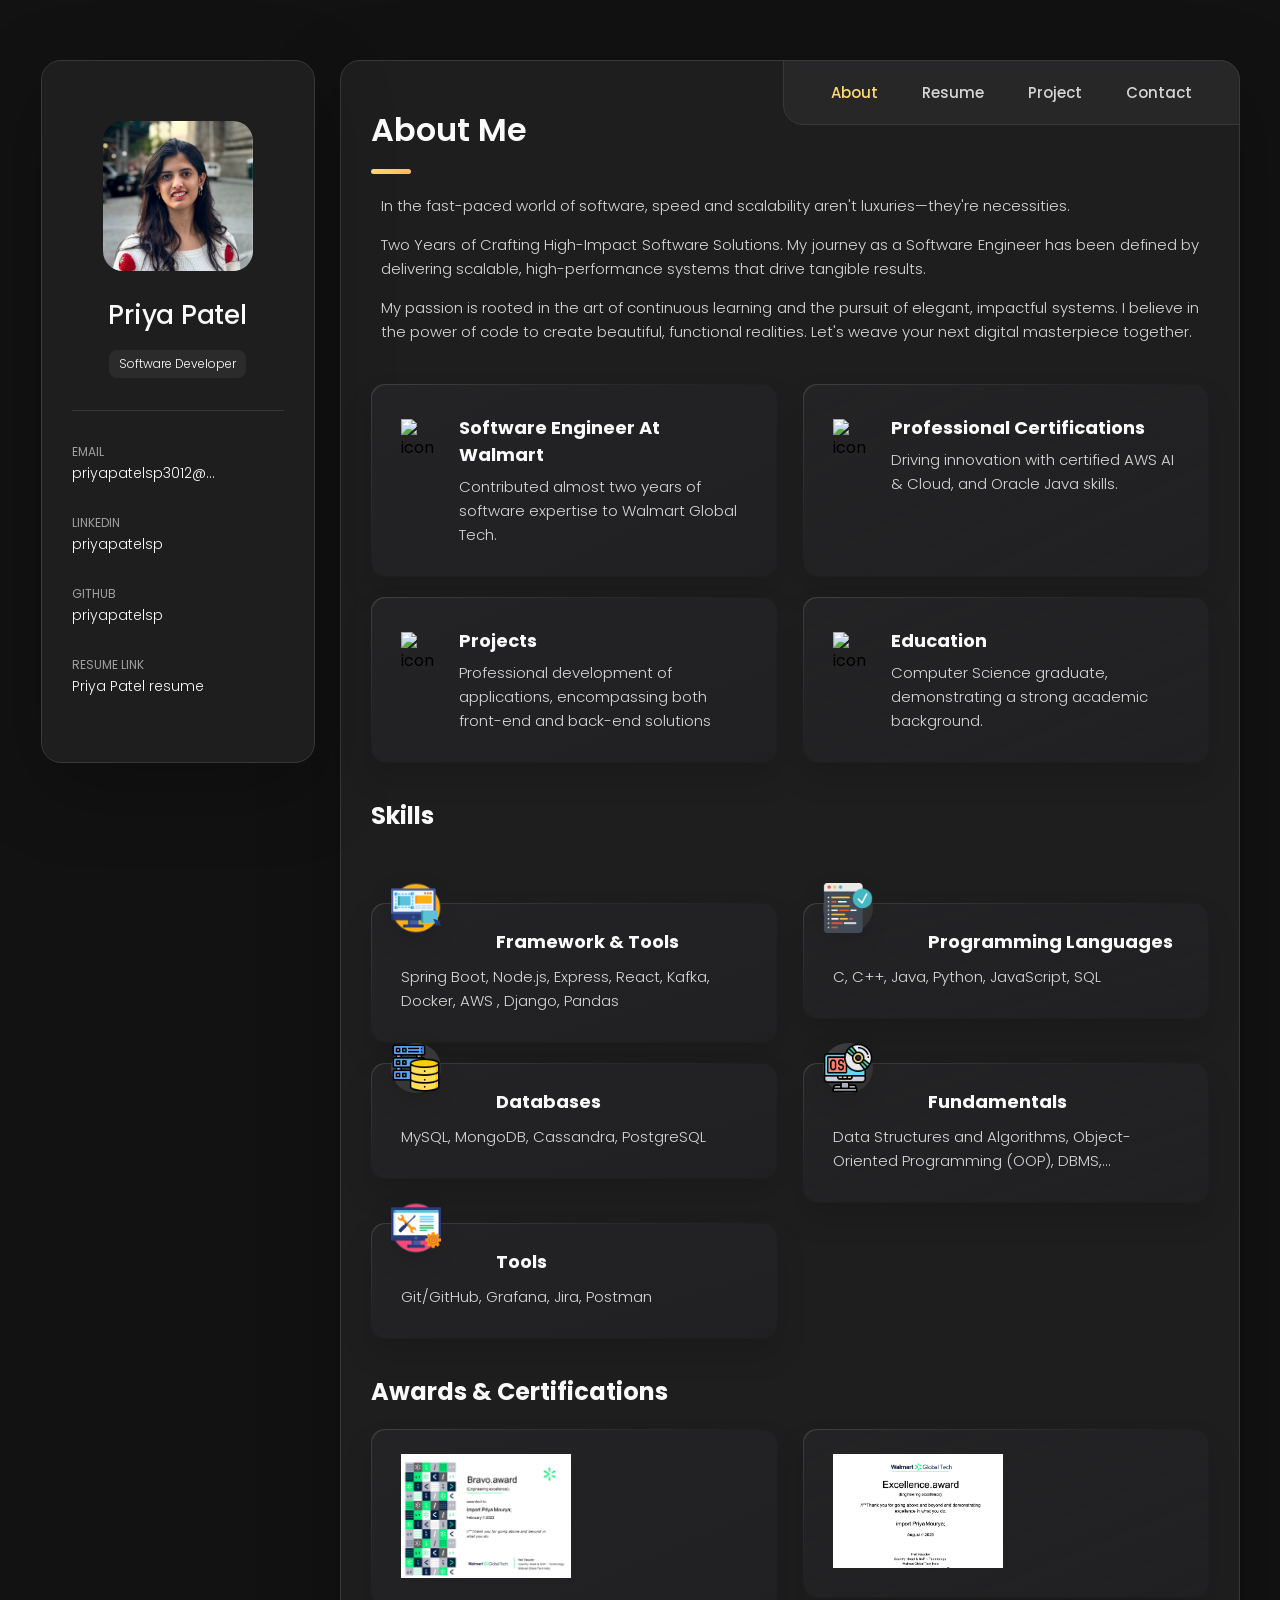
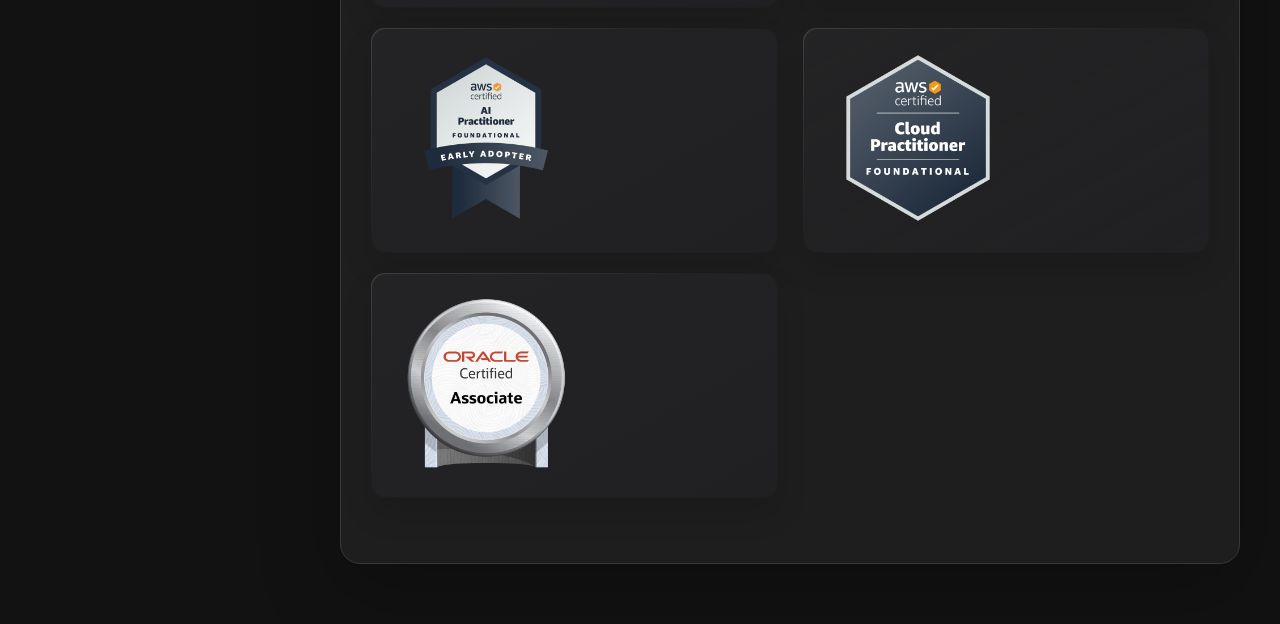
==== commit 5d7ffabf: "Update index.html profile" ====
--- a/index.html
+++ b/index.html
@@ -23,7 +23,7 @@
         <aside class="sidebar " data-sidebar>
             <div class="sidebar-info">
                 <figure class="avatar-box">
-                    <img src="image/image.jpeg" alt="avatar" width="80" style="border-radius: 20px;">
+                    <img src="image/1746476696787.jpeg" alt="avatar" width="80" style="border-radius: 20px;">
                 </figure>
 
                 <div class="info-content">
@@ -390,7 +390,7 @@
                       <li class="timeline-item">
                           <h4 class="h4 timeline-item-title">Resume Link  </h4>
                          
-                          <p class="timeline-text"><a href="https://drive.google.com/file/d/1hAp4SUfyZWUTYb0o1xFNYvv4mh8D2LaN/view?usp=sharing">Priya Patel Resume </a></p>
+                          <p class="timeline-text"><a href="https://drive.google.com/file/d/11-mMFprJSM906IY97UhhPcXv_AeeB488/view?usp=sharing">Priya Patel Resume </a></p>
                       </li>
 
                   </ol>
